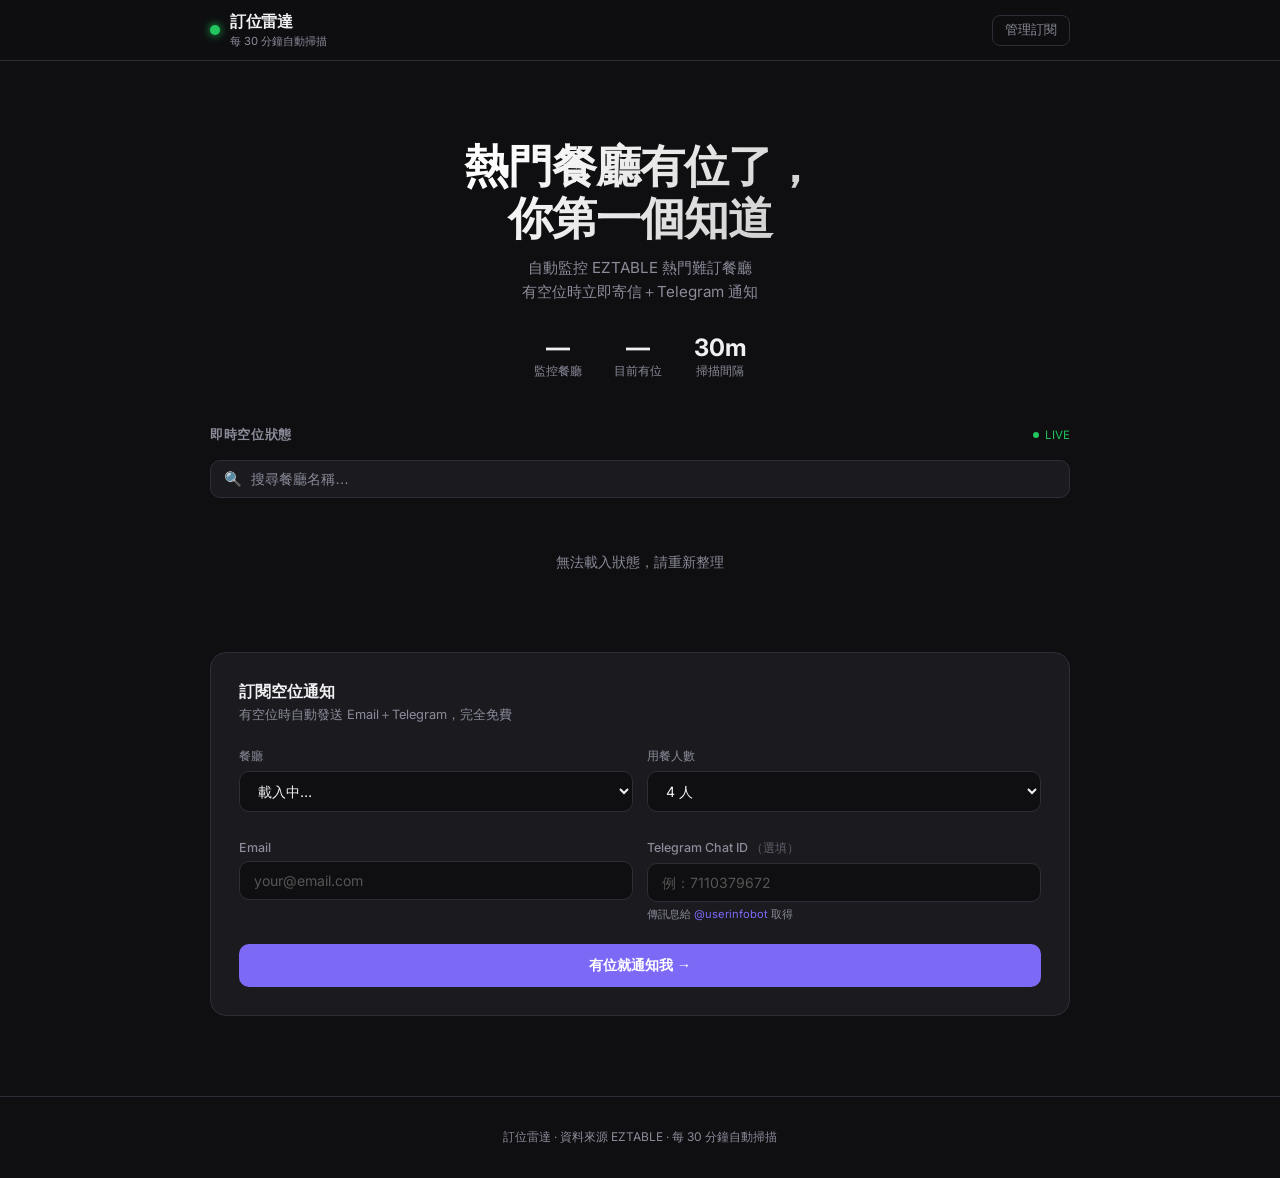
==== templates/index.html @ 4ab533a2 "Remove emoji icons from restaurant cards" ====
<!DOCTYPE html>
<html lang="zh-TW">
<head>
  <meta charset="UTF-8">
  <meta name="viewport" content="width=device-width, initial-scale=1.0">
  <title>訂位雷達 — 熱門餐廳空位即時偵測</title>
  <link rel="preconnect" href="https://fonts.googleapis.com">
  <link href="https://fonts.googleapis.com/css2?family=Inter:wght@400;500;600;700&display=swap" rel="stylesheet">
  <style>
    *, *::before, *::after { box-sizing: border-box; margin: 0; padding: 0; }

    :root {
      --bg: #0f0f11;
      --surface: #1a1a1f;
      --surface2: #232329;
      --border: #2e2e38;
      --text: #f0f0f3;
      --muted: #8b8b9a;
      --green: #22c55e;
      --green-dim: #16532d;
      --red-dim: #3b1111;
      --amber: #f59e0b;
      --accent: #7c6af7;
      --accent-dim: #2d2857;
    }

    body {
      font-family: 'Inter', sans-serif;
      background: var(--bg);
      color: var(--text);
      min-height: 100vh;
    }

    /* ── Header ── */
    header {
      border-bottom: 1px solid var(--border);
      background: rgba(15,15,17,0.85);
      backdrop-filter: blur(12px);
      position: sticky; top: 0; z-index: 50;
    }
    .header-inner {
      max-width: 900px; margin: auto; padding: 0 20px;
      height: 60px; display: flex; align-items: center; justify-content: space-between;
    }
    .logo { display: flex; align-items: center; gap: 10px; }
    .logo-dot {
      width: 10px; height: 10px; border-radius: 50%;
      background: var(--green);
      box-shadow: 0 0 8px var(--green);
      animation: pulse 2s infinite;
    }
    @keyframes pulse {
      0%, 100% { opacity: 1; transform: scale(1); }
      50% { opacity: 0.6; transform: scale(0.85); }
    }
    .logo-text { font-size: 1rem; font-weight: 700; letter-spacing: -0.3px; }
    .logo-sub { font-size: 0.7rem; color: var(--muted); margin-top: 1px; }
    .nav-link {
      font-size: 0.8rem; color: var(--muted); text-decoration: none;
      padding: 6px 12px; border-radius: 8px; border: 1px solid var(--border);
      transition: all 0.2s;
    }
    .nav-link:hover { color: var(--text); border-color: #555; }

    /* ── Main ── */
    main { max-width: 900px; margin: auto; padding: 40px 20px 80px; }

    /* ── Hero ── */
    .hero { text-align: center; padding: 40px 0 48px; }
    .hero h1 {
      font-size: clamp(1.8rem, 5vw, 2.8rem);
      font-weight: 700; letter-spacing: -1px; line-height: 1.15;
      background: linear-gradient(135deg, #fff 30%, #aaa 100%);
      -webkit-background-clip: text; -webkit-text-fill-color: transparent;
    }
    .hero p { color: var(--muted); margin-top: 12px; font-size: 0.95rem; line-height: 1.6; }
    .hero-stats {
      display: flex; justify-content: center; gap: 32px; margin-top: 28px;
    }
    .stat { text-align: center; }
    .stat-num { font-size: 1.5rem; font-weight: 700; color: var(--text); }
    .stat-label { font-size: 0.72rem; color: var(--muted); margin-top: 2px; }

    /* ── Section title ── */
    .section-header {
      display: flex; align-items: center; justify-content: space-between;
      margin-bottom: 16px;
    }
    .section-title { font-size: 0.8rem; font-weight: 600; color: var(--muted); letter-spacing: 0.05em; text-transform: uppercase; }
    .live-badge {
      display: flex; align-items: center; gap: 6px;
      font-size: 0.72rem; color: var(--green);
    }
    .live-dot {
      width: 6px; height: 6px; border-radius: 50%; background: var(--green);
      animation: pulse 1.8s infinite;
    }

    /* ── Search ── */
    .search-wrap { position: relative; margin-bottom: 16px; }
    .search-icon {
      position: absolute; left: 14px; top: 50%; transform: translateY(-50%);
      color: var(--muted); pointer-events: none; font-size: 0.9rem;
    }
    #search-input {
      width: 100%; padding: 10px 14px 10px 40px;
      background: var(--surface); border: 1px solid var(--border);
      border-radius: 10px; color: var(--text); font-size: 0.88rem;
      outline: none; transition: border-color 0.2s;
    }
    #search-input::placeholder { color: var(--muted); }
    #search-input:focus { border-color: var(--accent); }

    /* ── Restaurant cards ── */
    .cards-grid { display: flex; flex-direction: column; gap: 8px; }
    .card {
      background: var(--surface);
      border: 1px solid var(--border);
      border-radius: 12px;
      padding: 14px 18px;
      display: flex; align-items: center; gap: 14px;
      transition: border-color 0.2s, transform 0.15s;
      animation: fadeIn 0.35s ease both;
    }
    @keyframes fadeIn {
      from { opacity: 0; transform: translateY(8px); }
      to   { opacity: 1; transform: translateY(0); }
    }
    .card:hover { border-color: #444; transform: translateY(-1px); }
    .card.has-slot { border-color: var(--green-dim); background: #0d1f14; }
    .card.has-slot:hover { border-color: var(--green); }

    .card-body { flex: 1; min-width: 0; }
    .card-name { font-size: 0.9rem; font-weight: 600; white-space: nowrap; overflow: hidden; text-overflow: ellipsis; }
    .card-detail { font-size: 0.75rem; color: var(--muted); margin-top: 3px; }
    .card.has-slot .card-detail { color: #4ade80; }

    .card-right { display: flex; flex-direction: column; align-items: flex-end; gap: 6px; flex-shrink: 0; }
    .badge {
      font-size: 0.7rem; font-weight: 600; padding: 3px 9px;
      border-radius: 20px; white-space: nowrap;
    }
    .badge-green { background: var(--green-dim); color: var(--green); }
    .badge-gray  { background: var(--surface2); color: var(--muted); }
    .card-link {
      font-size: 0.72rem; color: var(--accent); text-decoration: none;
      opacity: 0.8; transition: opacity 0.15s;
    }
    .card-link:hover { opacity: 1; text-decoration: underline; }
    .card-checked { font-size: 0.68rem; color: var(--muted); }

    .empty-state {
      text-align: center; padding: 40px; color: var(--muted); font-size: 0.85rem;
    }

    /* ── Subscribe form ── */
    .form-card {
      background: var(--surface);
      border: 1px solid var(--border);
      border-radius: 16px;
      padding: 28px;
      margin-top: 40px;
    }
    .form-title { font-size: 1rem; font-weight: 700; margin-bottom: 4px; }
    .form-sub { font-size: 0.8rem; color: var(--muted); margin-bottom: 24px; }

    .form-row { display: grid; grid-template-columns: 1fr 1fr; gap: 14px; }
    @media (max-width: 560px) { .form-row { grid-template-columns: 1fr; } }

    .form-group { margin-bottom: 14px; }
    .form-group.full { grid-column: 1 / -1; }
    label { display: block; font-size: 0.78rem; font-weight: 500; color: var(--muted); margin-bottom: 6px; }
    .form-control {
      width: 100%; padding: 10px 14px;
      background: var(--bg); border: 1px solid var(--border);
      border-radius: 10px; color: var(--text); font-size: 0.88rem;
      outline: none; transition: border-color 0.2s; font-family: inherit;
    }
    .form-control::placeholder { color: #555; }
    .form-control:focus { border-color: var(--accent); }

    .form-hint { font-size: 0.7rem; color: var(--muted); margin-top: 5px; }
    .form-hint a { color: var(--accent); text-decoration: none; }
    .form-hint a:hover { text-decoration: underline; }

    .submit-btn {
      width: 100%; padding: 12px;
      background: var(--accent); color: #fff;
      border: none; border-radius: 10px;
      font-size: 0.9rem; font-weight: 600; cursor: pointer;
      transition: opacity 0.2s, transform 0.1s;
      margin-top: 8px;
    }
    .submit-btn:hover { opacity: 0.9; }
    .submit-btn:active { transform: scale(0.99); }
    .submit-btn:disabled { opacity: 0.5; cursor: not-allowed; }

    .form-msg {
      margin-top: 12px; font-size: 0.82rem; text-align: center;
      padding: 10px; border-radius: 8px; display: none;
    }
    .form-msg.success { background: var(--green-dim); color: var(--green); }
    .form-msg.error   { background: var(--red-dim); color: #f87171; }

    /* ── Footer ── */
    footer {
      text-align: center; padding: 32px 20px;
      color: var(--muted); font-size: 0.75rem;
      border-top: 1px solid var(--border);
    }

    /* ── Skeleton ── */
    .skeleton {
      background: linear-gradient(90deg, var(--surface) 25%, var(--surface2) 50%, var(--surface) 75%);
      background-size: 200% 100%;
      animation: shimmer 1.4s infinite;
      border-radius: 8px; height: 60px;
    }
    @keyframes shimmer {
      0%   { background-position: 200% 0; }
      100% { background-position: -200% 0; }
    }
  </style>
</head>
<body>

<header>
  <div class="header-inner">
    <div class="logo">
      <div class="logo-dot"></div>
      <div>
        <div class="logo-text">訂位雷達</div>
        <div class="logo-sub">每 30 分鐘自動掃描</div>
      </div>
    </div>
    <a href="/manage" class="nav-link">管理訂閱</a>
  </div>
</header>

<main>

  <!-- Hero -->
  <div class="hero">
    <h1>熱門餐廳有位了，<br>你第一個知道</h1>
    <p>自動監控 EZTABLE 熱門難訂餐廳<br>有空位時立即寄信＋Telegram 通知</p>
    <div class="hero-stats">
      <div class="stat">
        <div class="stat-num" id="stat-total">—</div>
        <div class="stat-label">監控餐廳</div>
      </div>
      <div class="stat">
        <div class="stat-num" id="stat-avail">—</div>
        <div class="stat-label">目前有位</div>
      </div>
      <div class="stat">
        <div class="stat-num">30m</div>
        <div class="stat-label">掃描間隔</div>
      </div>
    </div>
  </div>

  <!-- Status -->
  <div class="section-header">
    <span class="section-title">即時空位狀態</span>
    <span class="live-badge"><span class="live-dot"></span> LIVE</span>
  </div>

  <div class="search-wrap">
    <span class="search-icon">🔍</span>
    <input id="search-input" type="text" placeholder="搜尋餐廳名稱…" oninput="filterCards()">
  </div>

  <div id="cards" class="cards-grid">
    <div class="skeleton"></div>
    <div class="skeleton" style="animation-delay:0.1s"></div>
    <div class="skeleton" style="animation-delay:0.2s"></div>
  </div>

  <p id="last-updated" style="font-size:0.7rem;color:var(--muted);text-align:right;margin-top:10px;"></p>

  <!-- Subscribe -->
  <div class="form-card">
    <div class="form-title">訂閱空位通知</div>
    <div class="form-sub">有空位時自動發送 Email＋Telegram，完全免費</div>

    <div class="form-row">
      <div class="form-group">
        <label>餐廳</label>
        <select id="restaurant-select" class="form-control">
          <option value="">載入中…</option>
        </select>
      </div>
      <div class="form-group">
        <label>用餐人數</label>
        <select id="people-select" class="form-control">
          <option value="2">2 人</option>
          <option value="3">3 人</option>
          <option value="4" selected>4 人</option>
          <option value="5">5 人</option>
          <option value="6">6 人</option>
          <option value="8">8 人</option>
        </select>
      </div>
      <div class="form-group">
        <label>Email</label>
        <input id="email-input" type="email" class="form-control" placeholder="your@email.com">
      </div>
      <div class="form-group">
        <label>Telegram Chat ID <span style="font-weight:400;opacity:0.6">（選填）</span></label>
        <input id="telegram-input" type="text" class="form-control" placeholder="例：7110379672">
        <div class="form-hint">傳訊息給 <a href="https://t.me/userinfobot" target="_blank">@userinfobot</a> 取得</div>
      </div>
    </div>

    <button class="submit-btn" id="submit-btn" onclick="subscribe()">
      有位就通知我 →
    </button>
    <div class="form-msg" id="form-msg"></div>
  </div>

</main>

<footer>
  訂位雷達 · 資料來源 EZTABLE · 每 30 分鐘自動掃描
</footer>

<script>
  let allCards = []

  function formatTime(iso) {
    if (!iso) return ''
    const d = new Date(iso)
    const pad = n => String(n).padStart(2, '0')
    return `${d.getMonth()+1}/${d.getDate()} ${pad(d.getHours())}:${pad(d.getMinutes())}`
  }

  function buildCard(r, index) {
    const has = r.has_availability
    const detail = has
      ? `最近可訂：${r.next_date}（共 ${r.total_dates} 天）`
      : '目前無空位'
    const checked = r.last_checked ? `更新 ${formatTime(r.last_checked)}` : '尚未掃描'

    return `
      <div class="card ${has ? 'has-slot' : ''}" data-name="${r.name}" style="animation-delay:${index * 0.04}s">
        <div class="card-body">
          <div class="card-name">${r.name}</div>
          <div class="card-detail">${detail}</div>
        </div>
        <div class="card-right">
          <span class="badge ${has ? 'badge-green' : 'badge-gray'}">${has ? '✦ 有空位' : '無空位'}</span>
          <a class="card-link" href="${r.url}" target="_blank">前往訂位 ↗</a>
          <span class="card-checked">${checked}</span>
        </div>
      </div>`
  }

  function filterCards() {
    const q = document.getElementById('search-input').value.trim().toLowerCase()
    const container = document.getElementById('cards')
    const cards = container.querySelectorAll('.card')
    let shown = 0
    cards.forEach(c => {
      const match = c.dataset.name.toLowerCase().includes(q)
      c.style.display = match ? '' : 'none'
      if (match) shown++
    })
    const empty = document.getElementById('empty-search')
    if (empty) empty.remove()
    if (shown === 0 && q) {
      container.insertAdjacentHTML('beforeend',
        `<div id="empty-search" class="empty-state">找不到「${q}」相關餐廳</div>`)
    }
  }

  async function loadStatus() {
    try {
      const res = await fetch('/api/status')
      const data = await res.json()
      allCards = data

      const avail = data.filter(r => r.has_availability).length
      document.getElementById('stat-total').textContent = data.length
      document.getElementById('stat-avail').textContent = avail

      // 有位的排前面
      const sorted = [...data].sort((a, b) => b.has_availability - a.has_availability)
      document.getElementById('cards').innerHTML = sorted.length
        ? sorted.map((r, i) => buildCard(r, i)).join('')
        : '<div class="empty-state">尚無監控資料，請稍後再試</div>'

      const times = data.filter(r => r.last_checked).map(r => r.last_checked).sort().reverse()
      if (times.length)
        document.getElementById('last-updated').textContent = `資料更新於 ${formatTime(times[0])}`
    } catch {
      document.getElementById('cards').innerHTML =
        '<div class="empty-state">無法載入狀態，請重新整理</div>'
    }
  }

  async function loadRestaurants() {
    const res = await fetch('/api/restaurants')
    const list = await res.json()
    const select = document.getElementById('restaurant-select')
    select.innerHTML = list.map(r =>
      `<option value="${r.id}" data-name="${r.name}" data-url="${r.url}" data-people="${r.people}">${r.name}</option>`
    ).join('')
  }

  async function subscribe() {
    const select = document.getElementById('restaurant-select')
    const opt = select.selectedOptions[0]
    const email = document.getElementById('email-input').value.trim()
    const people = parseInt(document.getElementById('people-select').value)
    const telegram = document.getElementById('telegram-input').value.trim()

    if (!email.includes('@')) return showMsg('請輸入正確的 Email', 'error')
    if (!opt?.value) return showMsg('請選擇餐廳', 'error')

    const btn = document.getElementById('submit-btn')
    btn.disabled = true; btn.textContent = '送出中…'

    try {
      const res = await fetch('/api/subscribe', {
        method: 'POST',
        headers: { 'Content-Type': 'application/json' },
        body: JSON.stringify({
          email, people,
          restaurant_name: opt.dataset.name,
          restaurant_id: parseInt(opt.value),
          restaurant_url: opt.dataset.url,
          telegram_chat_id: telegram || null,
        })
      })
      const data = await res.json()
      if (res.ok) {
        showMsg('✅ 訂閱成功！確認信已寄出', 'success')
        document.getElementById('email-input').value = ''
        document.getElementById('telegram-input').value = ''
      } else {
        showMsg(data.detail || '訂閱失敗，請重試', 'error')
      }
    } catch { showMsg('網路錯誤，請重試', 'error') }

    btn.disabled = false; btn.textContent = '有位就通知我 →'
  }

  function showMsg(text, type) {
    const el = document.getElementById('form-msg')
    el.textContent = text
    el.className = `form-msg ${type}`
    el.style.display = 'block'
  }

  loadStatus()
  loadRestaurants()
  setInterval(loadStatus, 5 * 60 * 1000)
</script>
</body>
</html>
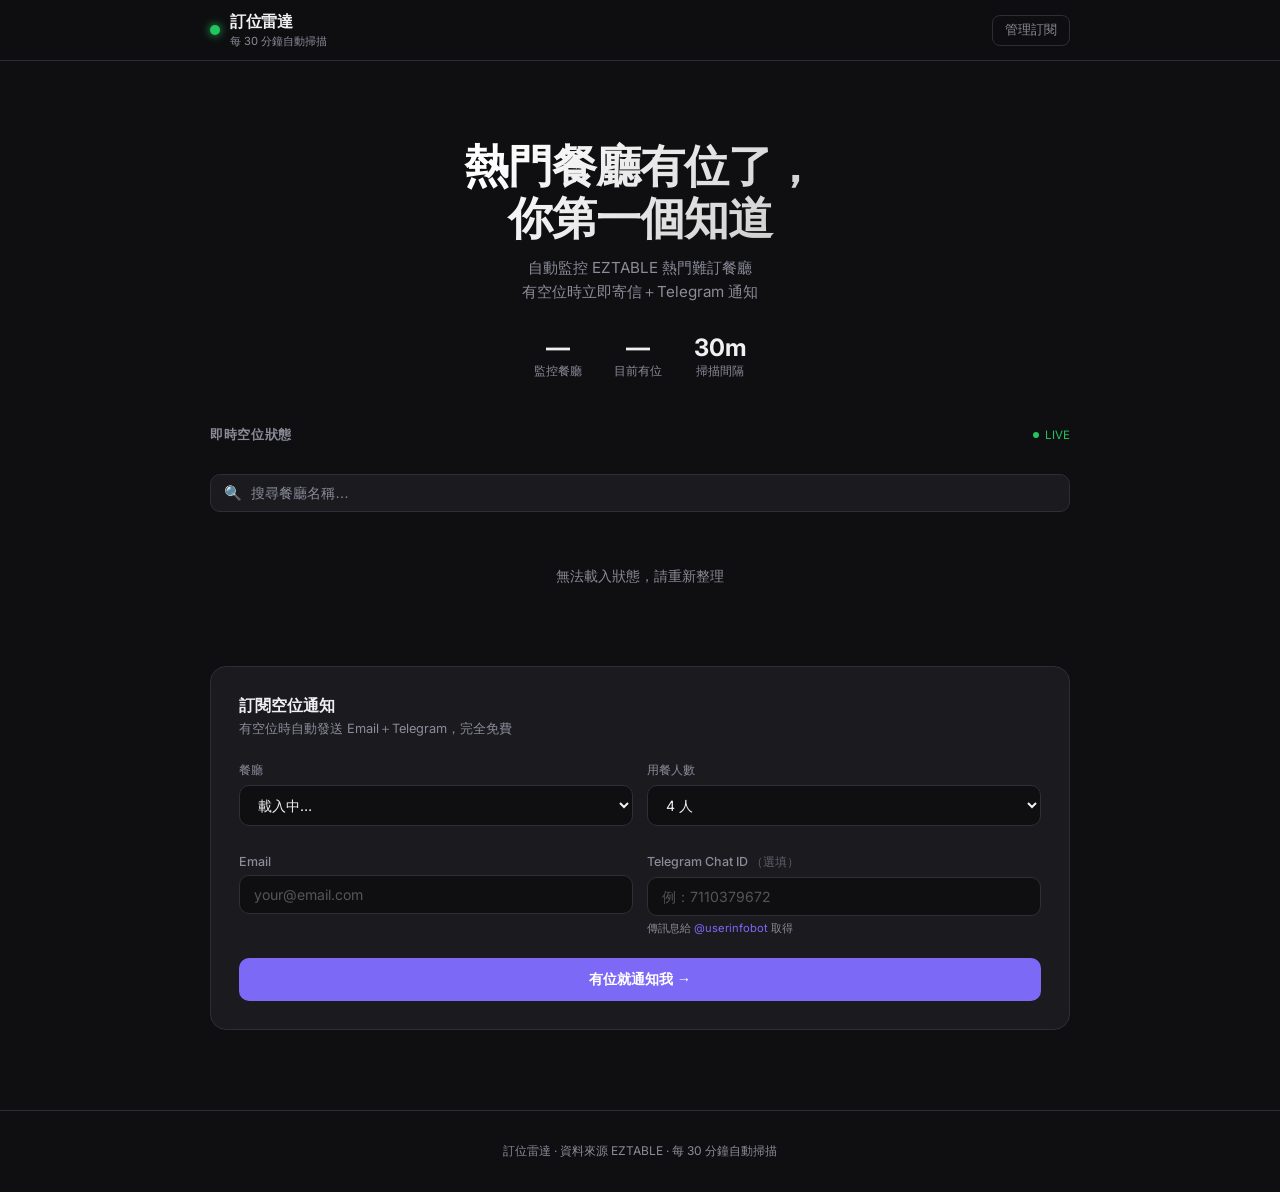
==== commit 62295183: "Add: 地區篩選 tab（台北/新北/桃園/台中），餐廳卡片顯示地區標籤" ====
--- a/templates/index.html
+++ b/templates/index.html
@@ -209,6 +209,20 @@
       border-top: 1px solid var(--border);
     }
 
+    /* ── Region tabs ── */
+    .tabs {
+      display: flex; gap: 6px; flex-wrap: wrap; margin-bottom: 14px;
+    }
+    .tab {
+      padding: 5px 14px; border-radius: 20px; font-size: 0.78rem; font-weight: 500;
+      border: 1px solid var(--border); background: transparent; color: var(--muted);
+      cursor: pointer; transition: all 0.18s; font-family: inherit;
+    }
+    .tab:hover { color: var(--text); border-color: #555; }
+    .tab.active {
+      background: var(--accent); border-color: var(--accent); color: #fff;
+    }
+
     /* ── Skeleton ── */
     .skeleton {
       background: linear-gradient(90deg, var(--surface) 25%, var(--surface2) 50%, var(--surface) 75%);
@@ -264,6 +278,8 @@
     <span class="section-title">即時空位狀態</span>
     <span class="live-badge"><span class="live-dot"></span> LIVE</span>
   </div>
+
+  <div class="tabs" id="region-tabs"></div>
 
   <div class="search-wrap">
     <span class="search-icon">🔍</span>
@@ -326,6 +342,8 @@
 
 <script>
   let allCards = []
+  let regionMap = {}   // name -> region
+  let activeRegion = '全部'
 
   function formatTime(iso) {
     if (!iso) return ''
@@ -336,15 +354,16 @@
 
   function buildCard(r, index) {
     const has = r.has_availability
+    const region = regionMap[r.name] || ''
     const detail = has
       ? `最近可訂：${r.next_date}（共 ${r.total_dates} 天）`
       : '目前無空位'
     const checked = r.last_checked ? `更新 ${formatTime(r.last_checked)}` : '尚未掃描'
 
     return `
-      <div class="card ${has ? 'has-slot' : ''}" data-name="${r.name}" style="animation-delay:${index * 0.04}s">
+      <div class="card ${has ? 'has-slot' : ''}" data-name="${r.name}" data-region="${region}" style="animation-delay:${index * 0.04}s">
         <div class="card-body">
-          <div class="card-name">${r.name}</div>
+          <div class="card-name">${r.name}${region ? ` <span style="font-size:0.68rem;font-weight:400;color:var(--muted);margin-left:4px">${region}</span>` : ''}</div>
           <div class="card-detail">${detail}</div>
         </div>
         <div class="card-right">
@@ -361,16 +380,26 @@
     const cards = container.querySelectorAll('.card')
     let shown = 0
     cards.forEach(c => {
-      const match = c.dataset.name.toLowerCase().includes(q)
-      c.style.display = match ? '' : 'none'
-      if (match) shown++
+      const nameMatch = c.dataset.name.toLowerCase().includes(q)
+      const regionMatch = activeRegion === '全部' || c.dataset.region === activeRegion
+      const visible = nameMatch && regionMatch
+      c.style.display = visible ? '' : 'none'
+      if (visible) shown++
     })
     const empty = document.getElementById('empty-search')
     if (empty) empty.remove()
-    if (shown === 0 && q) {
+    if (shown === 0) {
       container.insertAdjacentHTML('beforeend',
-        `<div id="empty-search" class="empty-state">找不到「${q}」相關餐廳</div>`)
-    }
+        `<div id="empty-search" class="empty-state">找不到相關餐廳</div>`)
+    }
+  }
+
+  function setRegion(region) {
+    activeRegion = region
+    document.querySelectorAll('.tab').forEach(t => {
+      t.classList.toggle('active', t.dataset.region === region)
+    })
+    filterCards()
   }
 
   async function loadStatus() {
@@ -401,6 +430,25 @@
   async function loadRestaurants() {
     const res = await fetch('/api/restaurants')
     const list = await res.json()
+
+    // build region map
+    regionMap = {}
+    const regions = new Set()
+    list.forEach(r => {
+      regionMap[r.name] = r.region || ''
+      if (r.region) regions.add(r.region)
+    })
+
+    // build tabs
+    const regionOrder = ['台北', '新北', '桃園', '新竹', '台中']
+    const sorted = regionOrder.filter(r => regions.has(r))
+      .concat([...regions].filter(r => !regionOrder.includes(r)))
+    const tabsEl = document.getElementById('region-tabs')
+    tabsEl.innerHTML = ['全部', ...sorted].map(r =>
+      `<button class="tab ${r === '全部' ? 'active' : ''}" data-region="${r}" onclick="setRegion('${r}')">${r}</button>`
+    ).join('')
+
+    // dropdown
     const select = document.getElementById('restaurant-select')
     select.innerHTML = list.map(r =>
       `<option value="${r.id}" data-name="${r.name}" data-url="${r.url}" data-people="${r.people}">${r.name}</option>`
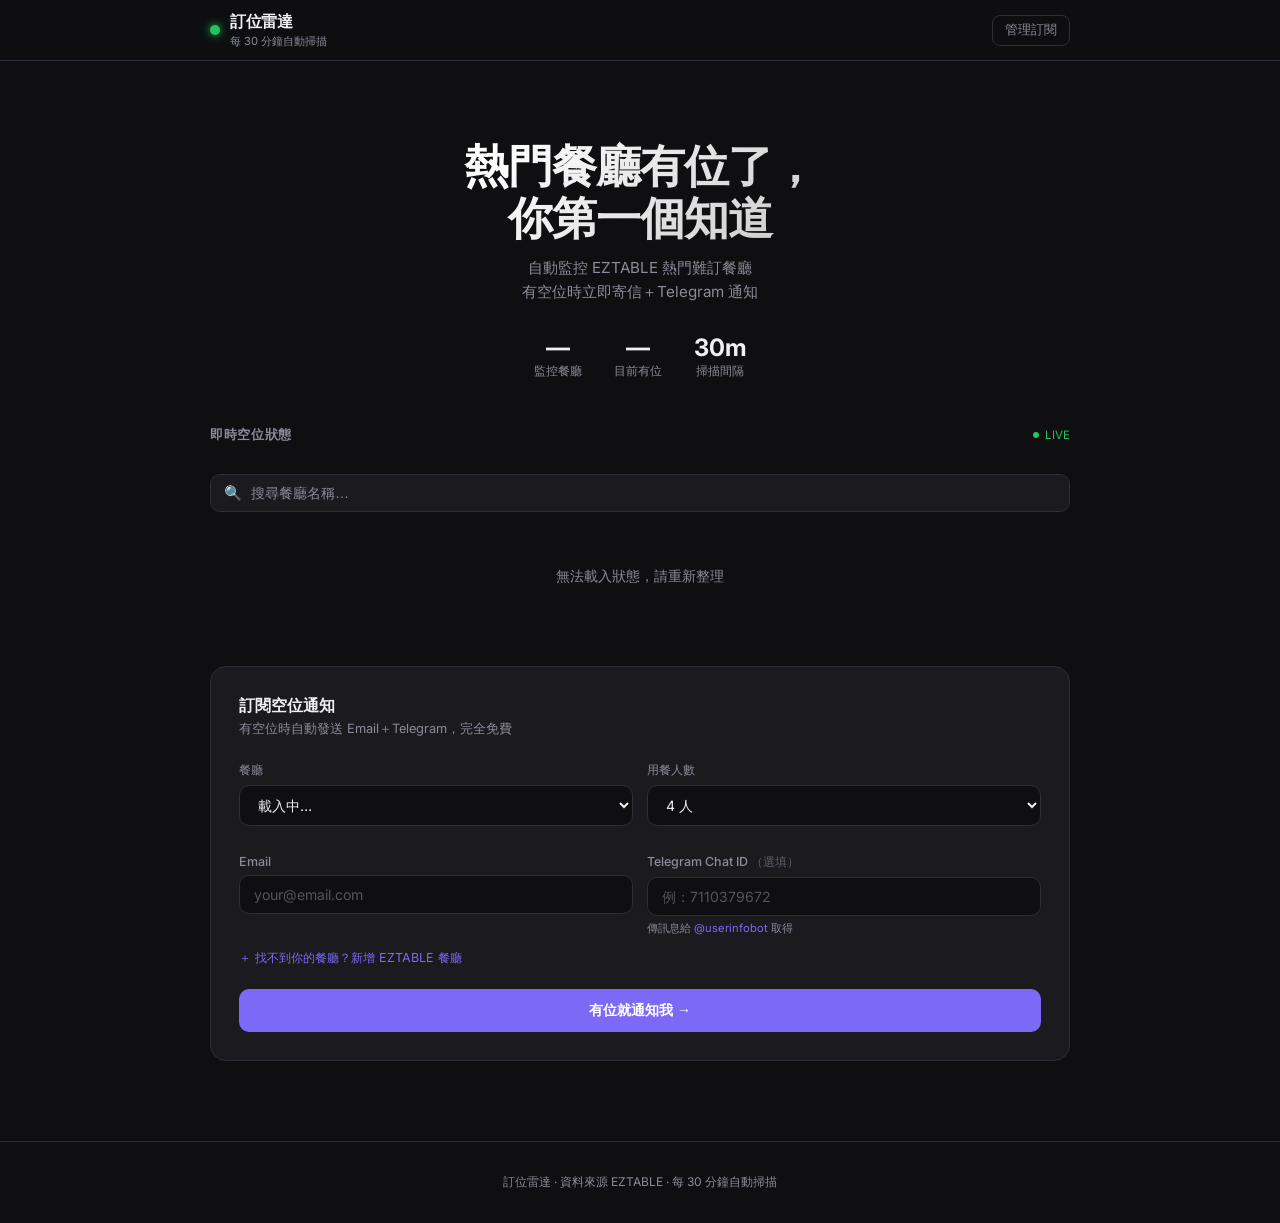
==== commit 2eec86a7: "Add: 自訂餐廳搜尋（貼 EZTABLE 網址 + 邀請碼）" ====
--- a/templates/index.html
+++ b/templates/index.html
@@ -153,6 +153,26 @@
       text-align: center; padding: 40px; color: var(--muted); font-size: 0.85rem;
     }
 
+    /* ── Custom restaurant lookup ── */
+    .lookup-toggle {
+      font-size: 0.78rem; color: var(--accent); background: none; border: none;
+      cursor: pointer; padding: 0; font-family: inherit; margin-bottom: 14px;
+      display: block;
+    }
+    .lookup-toggle:hover { text-decoration: underline; }
+    .lookup-box {
+      background: var(--bg); border: 1px solid var(--border);
+      border-radius: 10px; padding: 14px; margin-bottom: 14px; display: none;
+    }
+    .lookup-box.open { display: block; }
+    .lookup-row { display: flex; gap: 8px; }
+    .lookup-result {
+      margin-top: 10px; font-size: 0.8rem; padding: 8px 12px;
+      border-radius: 8px; display: none;
+    }
+    .lookup-result.found { background: #0d1f14; color: #4ade80; border: 1px solid var(--green-dim); }
+    .lookup-result.error { background: var(--red-dim); color: #f87171; }
+
     /* ── Subscribe form ── */
     .form-card {
       background: var(--surface);
@@ -325,6 +345,27 @@
         <label>Telegram Chat ID <span style="font-weight:400;opacity:0.6">（選填）</span></label>
         <input id="telegram-input" type="text" class="form-control" placeholder="例：7110379672">
         <div class="form-hint">傳訊息給 <a href="https://t.me/userinfobot" target="_blank">@userinfobot</a> 取得</div>
+      </div>
+    </div>
+
+    <!-- 自訂餐廳 -->
+    <button class="lookup-toggle" onclick="toggleLookup()">＋ 找不到你的餐廳？新增 EZTABLE 餐廳</button>
+    <div class="lookup-box" id="lookup-box">
+      <label style="margin-bottom:8px;display:block">貼上 EZTABLE 餐廳網址</label>
+      <div class="lookup-row">
+        <input id="lookup-url" type="text" class="form-control"
+          placeholder="https://tw.eztable.com/restaurant/XXXXX"
+          onkeydown="if(event.key==='Enter') lookupRestaurant()">
+        <button class="submit-btn" style="width:auto;padding:10px 16px;margin:0;white-space:nowrap"
+          id="lookup-btn" onclick="lookupRestaurant()">查詢</button>
+      </div>
+      <div id="lookup-result" class="lookup-result"></div>
+
+      <!-- 邀請碼（查到餐廳後才顯示）-->
+      <div id="invite-section" style="display:none;margin-top:12px">
+        <label>邀請碼</label>
+        <input id="invite-input" type="text" class="form-control" placeholder="輸入邀請碼">
+        <div class="form-hint">需要邀請碼才能新增非名單內的餐廳</div>
       </div>
     </div>
 
@@ -455,15 +496,71 @@
     ).join('')
   }
 
+  // 自訂餐廳查詢
+  let customRestaurant = null
+
+  function toggleLookup() {
+    const box = document.getElementById('lookup-box')
+    box.classList.toggle('open')
+  }
+
+  async function lookupRestaurant() {
+    const url = document.getElementById('lookup-url').value.trim()
+    const resultEl = document.getElementById('lookup-result')
+    const btn = document.getElementById('lookup-btn')
+    if (!url) return
+
+    btn.disabled = true; btn.textContent = '查詢中…'
+    resultEl.style.display = 'none'
+    customRestaurant = null
+    document.getElementById('invite-section').style.display = 'none'
+
+    try {
+      const res = await fetch(`/api/lookup-restaurant?url=${encodeURIComponent(url)}`)
+      const data = await res.json()
+      if (res.ok) {
+        customRestaurant = data
+        resultEl.className = 'lookup-result found'
+        resultEl.textContent = `找到：${data.restaurant_name}`
+        resultEl.style.display = 'block'
+        document.getElementById('invite-section').style.display = 'block'
+        // 把找到的餐廳加到 select
+        const select = document.getElementById('restaurant-select')
+        const existing = [...select.options].find(o => o.value == data.restaurant_id)
+        if (!existing) {
+          const opt = new Option(data.restaurant_name, data.restaurant_id)
+          opt.dataset.name = data.restaurant_name
+          opt.dataset.url = data.restaurant_url
+          opt.dataset.people = '4'
+          opt.dataset.custom = '1'
+          select.add(opt)
+        }
+        select.value = data.restaurant_id
+      } else {
+        resultEl.className = 'lookup-result error'
+        resultEl.textContent = data.detail || '查詢失敗'
+        resultEl.style.display = 'block'
+      }
+    } catch {
+      resultEl.className = 'lookup-result error'
+      resultEl.textContent = '網路錯誤，請重試'
+      resultEl.style.display = 'block'
+    }
+    btn.disabled = false; btn.textContent = '查詢'
+  }
+
   async function subscribe() {
     const select = document.getElementById('restaurant-select')
     const opt = select.selectedOptions[0]
     const email = document.getElementById('email-input').value.trim()
     const people = parseInt(document.getElementById('people-select').value)
     const telegram = document.getElementById('telegram-input').value.trim()
+    const inviteCode = document.getElementById('invite-input')?.value.trim()
+    const isCustom = opt?.dataset.custom === '1'
 
     if (!email.includes('@')) return showMsg('請輸入正確的 Email', 'error')
     if (!opt?.value) return showMsg('請選擇餐廳', 'error')
+    if (isCustom && !inviteCode) return showMsg('請輸入邀請碼', 'error')
 
     const btn = document.getElementById('submit-btn')
     btn.disabled = true; btn.textContent = '送出中…'
@@ -478,6 +575,7 @@
           restaurant_id: parseInt(opt.value),
           restaurant_url: opt.dataset.url,
           telegram_chat_id: telegram || null,
+          invite_code: inviteCode || null,
         })
       })
       const data = await res.json()
@@ -485,6 +583,10 @@
         showMsg('✅ 訂閱成功！確認信已寄出', 'success')
         document.getElementById('email-input').value = ''
         document.getElementById('telegram-input').value = ''
+        if (inviteCode) document.getElementById('invite-input').value = ''
+        // 關掉自訂區塊
+        document.getElementById('lookup-box').classList.remove('open')
+        customRestaurant = null
       } else {
         showMsg(data.detail || '訂閱失敗，請重試', 'error')
       }
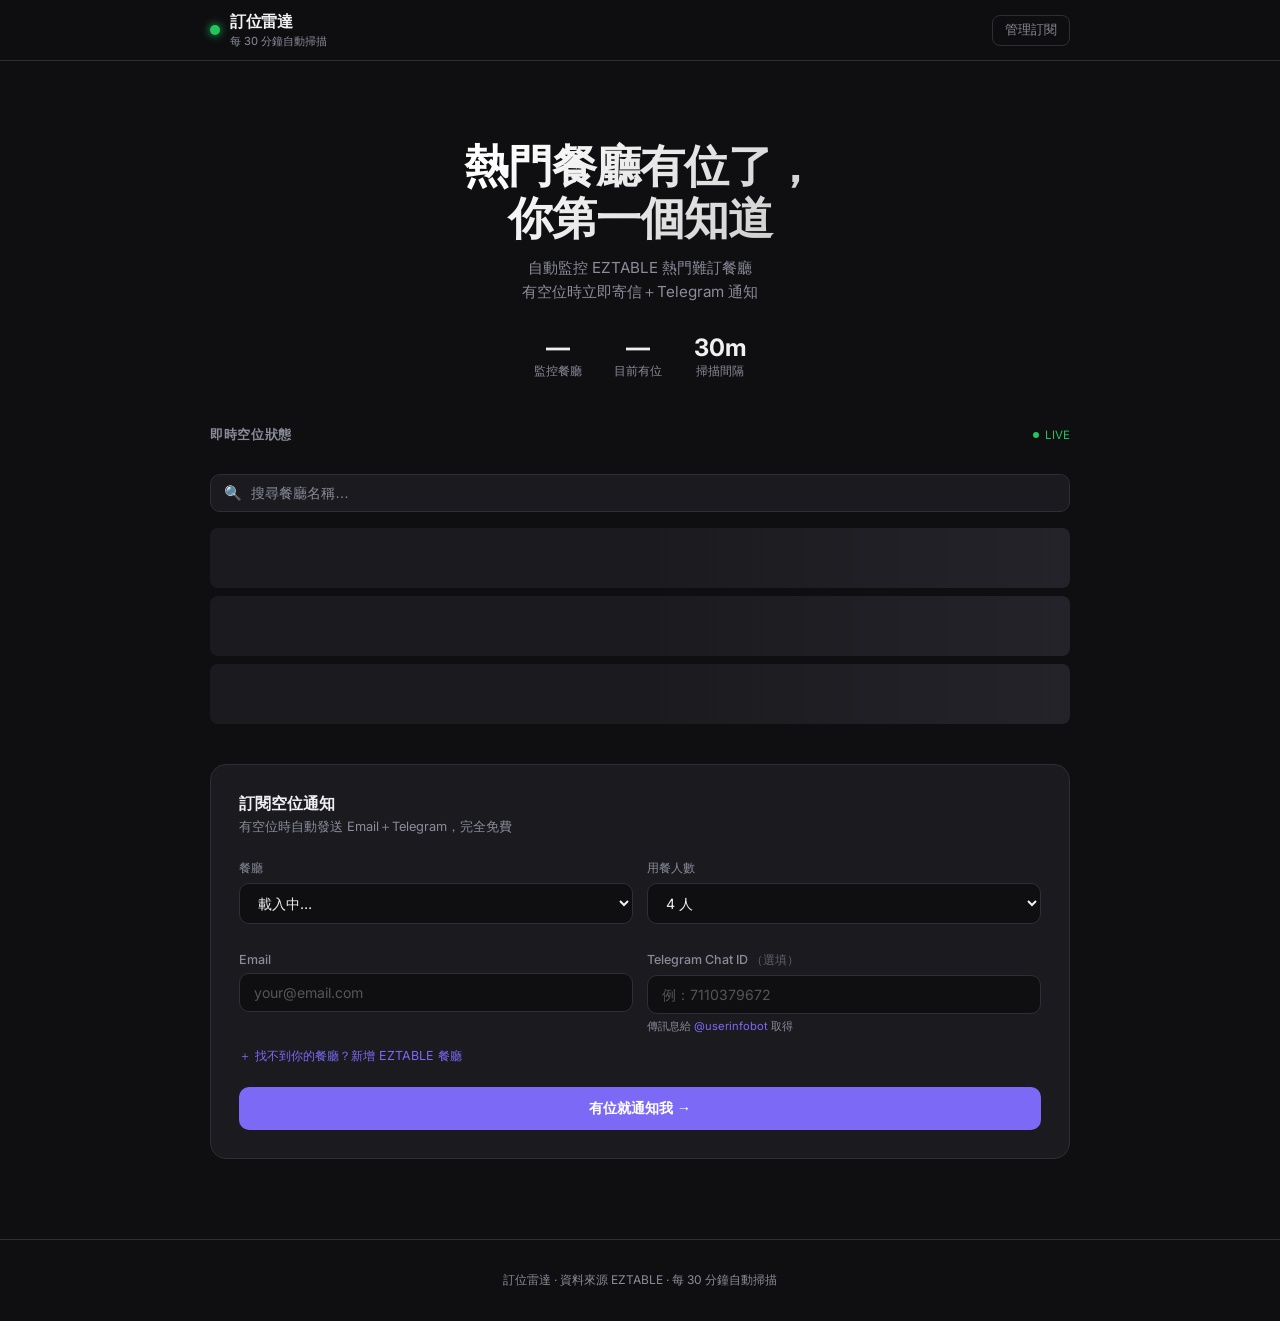
==== commit 8477c705: "Fix: 地區 tab 篩選無效（regionMap 未填就渲染卡片）" ====
--- a/templates/index.html
+++ b/templates/index.html
@@ -602,9 +602,11 @@
     el.style.display = 'block'
   }
 
-  loadStatus()
-  loadRestaurants()
-  setInterval(loadStatus, 5 * 60 * 1000)
+  // 先載入地區資料，再渲染卡片（確保 regionMap 已填好）
+  loadRestaurants().then(() => {
+    loadStatus()
+    setInterval(loadStatus, 5 * 60 * 1000)
+  })
 </script>
 </body>
 </html>
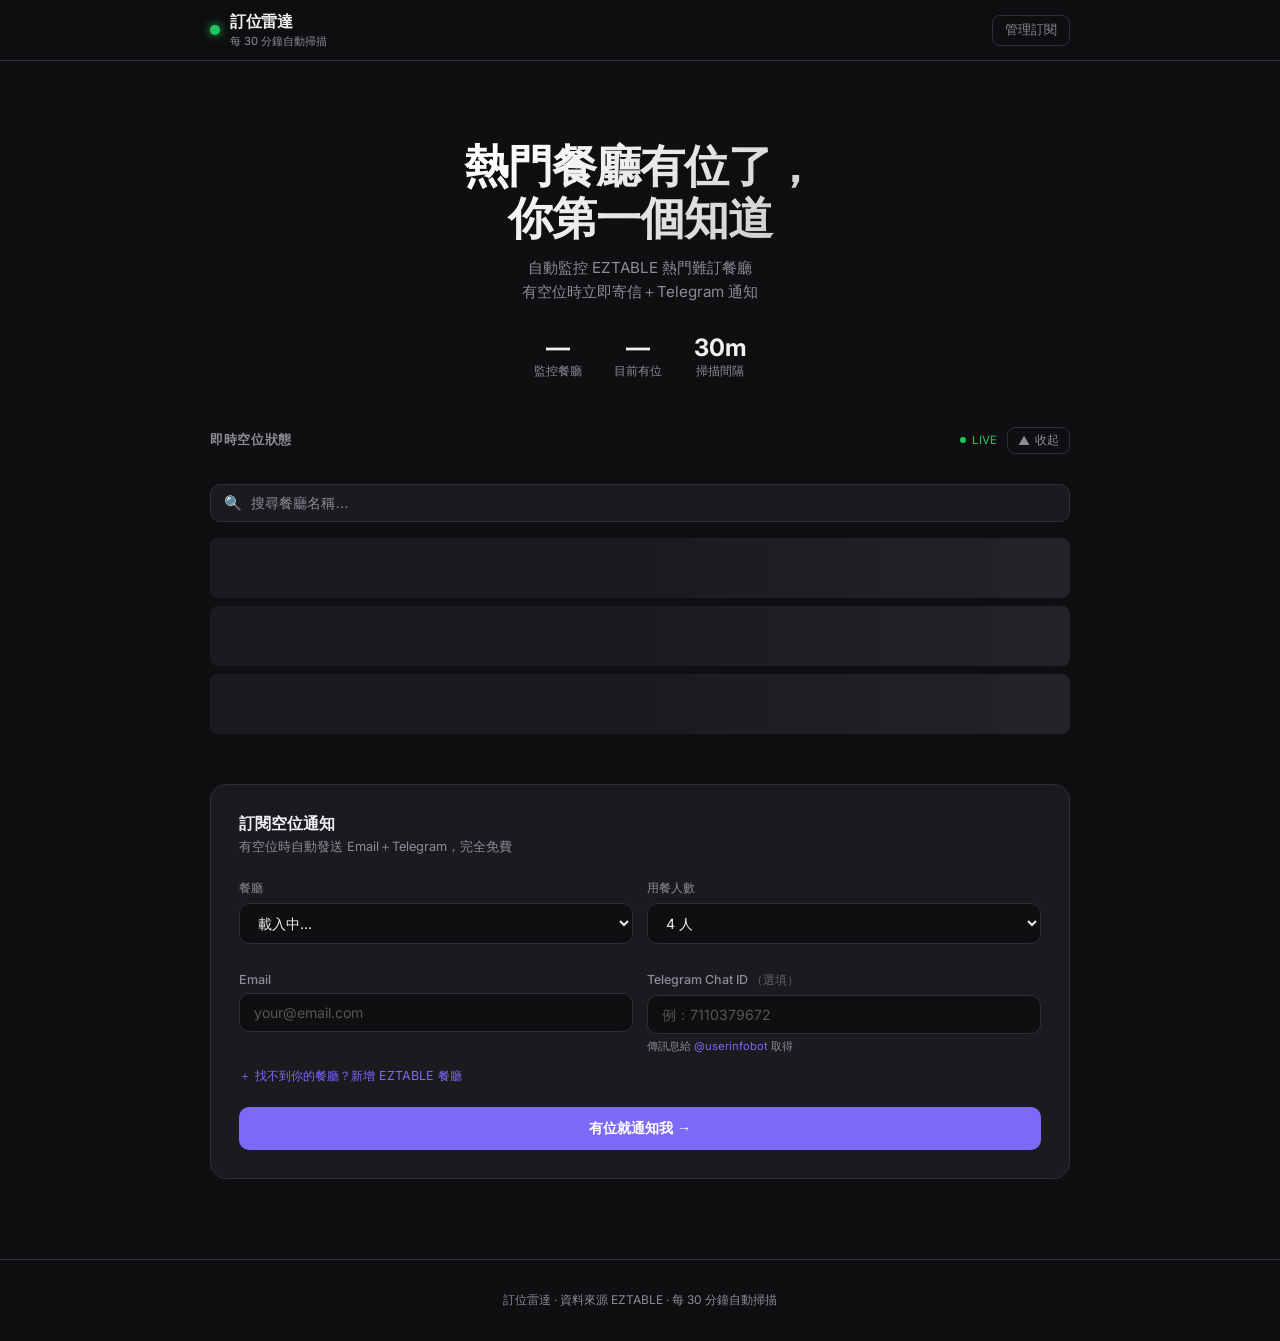
==== commit 46d516ec: "feat: add collapse/expand toggle for restaurant list" ====
--- a/templates/index.html
+++ b/templates/index.html
@@ -243,6 +243,22 @@
       background: var(--accent); border-color: var(--accent); color: #fff;
     }
 
+    /* ── Collapse ── */
+    .collapse-btn {
+      font-size: 0.75rem; color: var(--muted); background: none;
+      border: 1px solid var(--border); border-radius: 8px;
+      padding: 4px 10px; cursor: pointer; font-family: inherit;
+      transition: all 0.2s; display: flex; align-items: center; gap: 5px;
+    }
+    .collapse-btn:hover { color: var(--text); border-color: #555; }
+    .collapse-arrow { display: inline-block; transition: transform 0.25s; }
+    .list-wrap {
+      overflow: hidden;
+      transition: max-height 0.4s ease, opacity 0.3s ease;
+      max-height: 9999px; opacity: 1;
+    }
+    .list-wrap.collapsed { max-height: 0; opacity: 0; pointer-events: none; }
+
     /* ── Skeleton ── */
     .skeleton {
       background: linear-gradient(90deg, var(--surface) 25%, var(--surface2) 50%, var(--surface) 75%);
@@ -296,23 +312,31 @@
   <!-- Status -->
   <div class="section-header">
     <span class="section-title">即時空位狀態</span>
-    <span class="live-badge"><span class="live-dot"></span> LIVE</span>
+    <div style="display:flex;align-items:center;gap:10px">
+      <span class="live-badge"><span class="live-dot"></span> LIVE</span>
+      <button class="collapse-btn" id="collapse-btn" onclick="toggleList()">
+        <span class="collapse-arrow" id="collapse-arrow">▲</span>
+        <span id="collapse-label">收起</span>
+      </button>
+    </div>
   </div>
 
-  <div class="tabs" id="region-tabs"></div>
-
-  <div class="search-wrap">
-    <span class="search-icon">🔍</span>
-    <input id="search-input" type="text" placeholder="搜尋餐廳名稱…" oninput="filterCards()">
+  <div class="list-wrap" id="list-wrap">
+    <div class="tabs" id="region-tabs"></div>
+
+    <div class="search-wrap">
+      <span class="search-icon">🔍</span>
+      <input id="search-input" type="text" placeholder="搜尋餐廳名稱…" oninput="filterCards()">
+    </div>
+
+    <div id="cards" class="cards-grid">
+      <div class="skeleton"></div>
+      <div class="skeleton" style="animation-delay:0.1s"></div>
+      <div class="skeleton" style="animation-delay:0.2s"></div>
+    </div>
+
+    <p id="last-updated" style="font-size:0.7rem;color:var(--muted);text-align:right;margin-top:10px;"></p>
   </div>
-
-  <div id="cards" class="cards-grid">
-    <div class="skeleton"></div>
-    <div class="skeleton" style="animation-delay:0.1s"></div>
-    <div class="skeleton" style="animation-delay:0.2s"></div>
-  </div>
-
-  <p id="last-updated" style="font-size:0.7rem;color:var(--muted);text-align:right;margin-top:10px;"></p>
 
   <!-- Subscribe -->
   <div class="form-card">
@@ -602,6 +626,15 @@
     el.style.display = 'block'
   }
 
+  function toggleList() {
+    const wrap = document.getElementById('list-wrap')
+    const arrow = document.getElementById('collapse-arrow')
+    const label = document.getElementById('collapse-label')
+    const collapsed = wrap.classList.toggle('collapsed')
+    arrow.style.transform = collapsed ? 'rotate(180deg)' : ''
+    label.textContent = collapsed ? '展開' : '收起'
+  }
+
   // 先載入地區資料，再渲染卡片（確保 regionMap 已填好）
   loadRestaurants().then(() => {
     loadStatus()
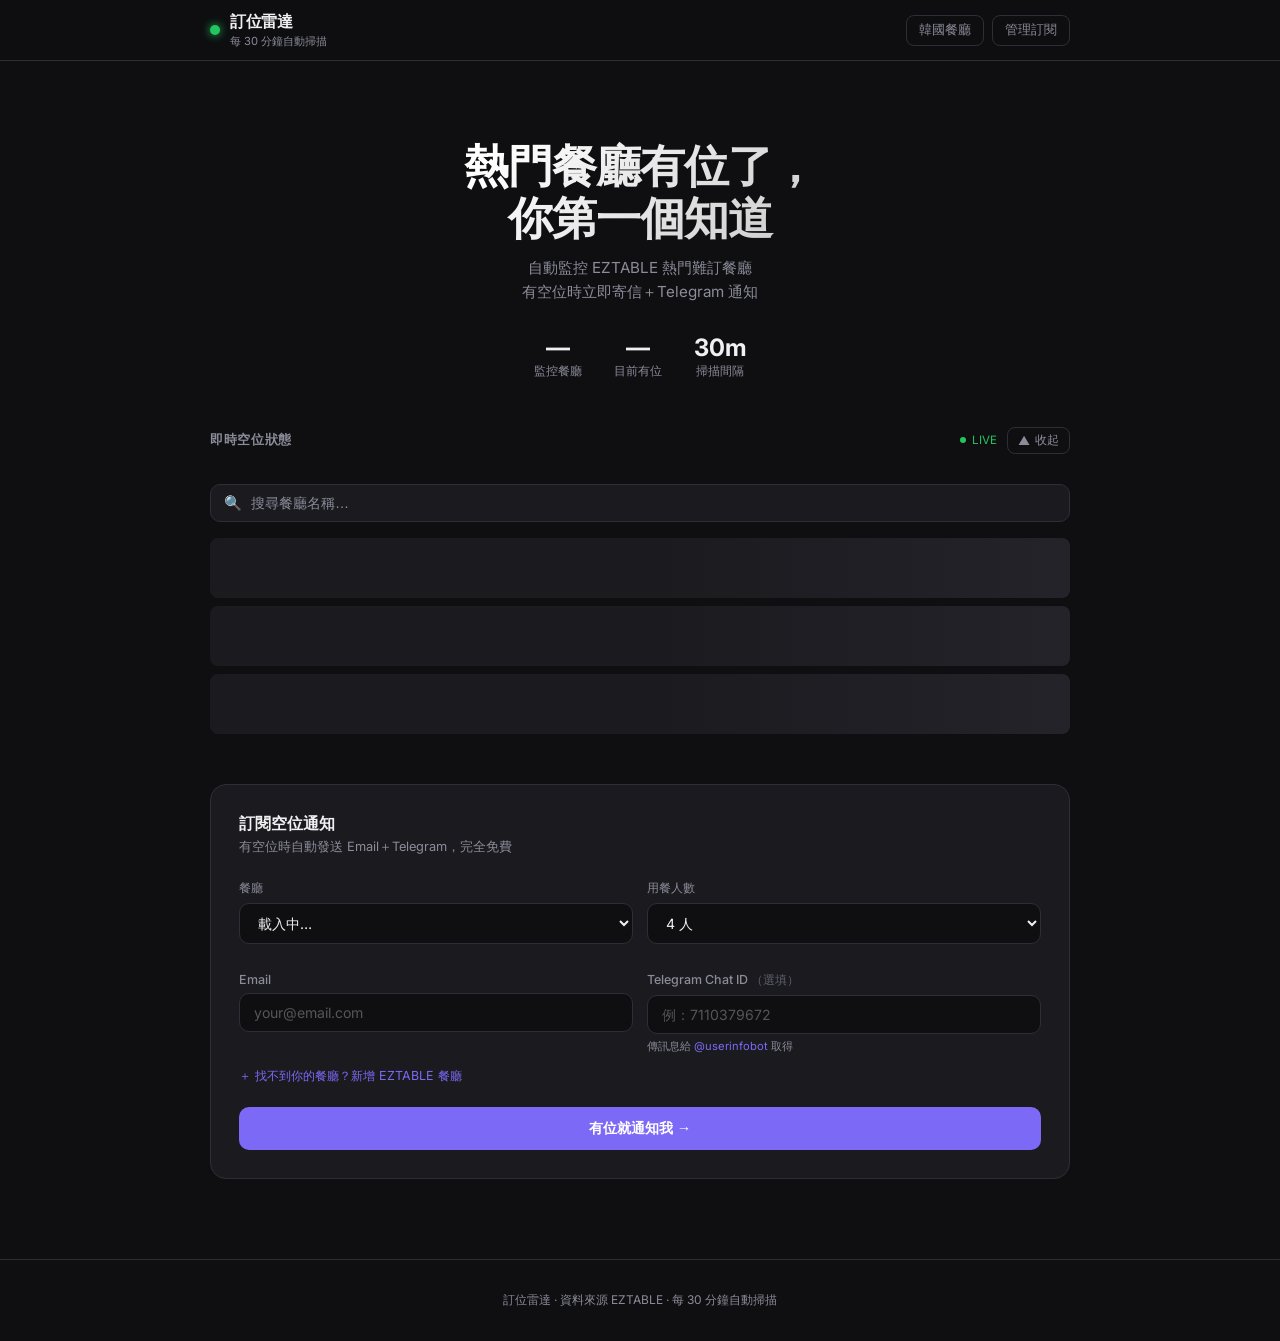
==== commit cc630755: "feat: add /inline page for Korean restaurant monitoring status" ====
--- a/templates/index.html
+++ b/templates/index.html
@@ -283,7 +283,10 @@
         <div class="logo-sub">每 30 分鐘自動掃描</div>
       </div>
     </div>
-    <a href="/manage" class="nav-link">管理訂閱</a>
+    <div style="display:flex;gap:8px">
+      <a href="/inline" class="nav-link">韓國餐廳</a>
+      <a href="/manage" class="nav-link">管理訂閱</a>
+    </div>
   </div>
 </header>
 
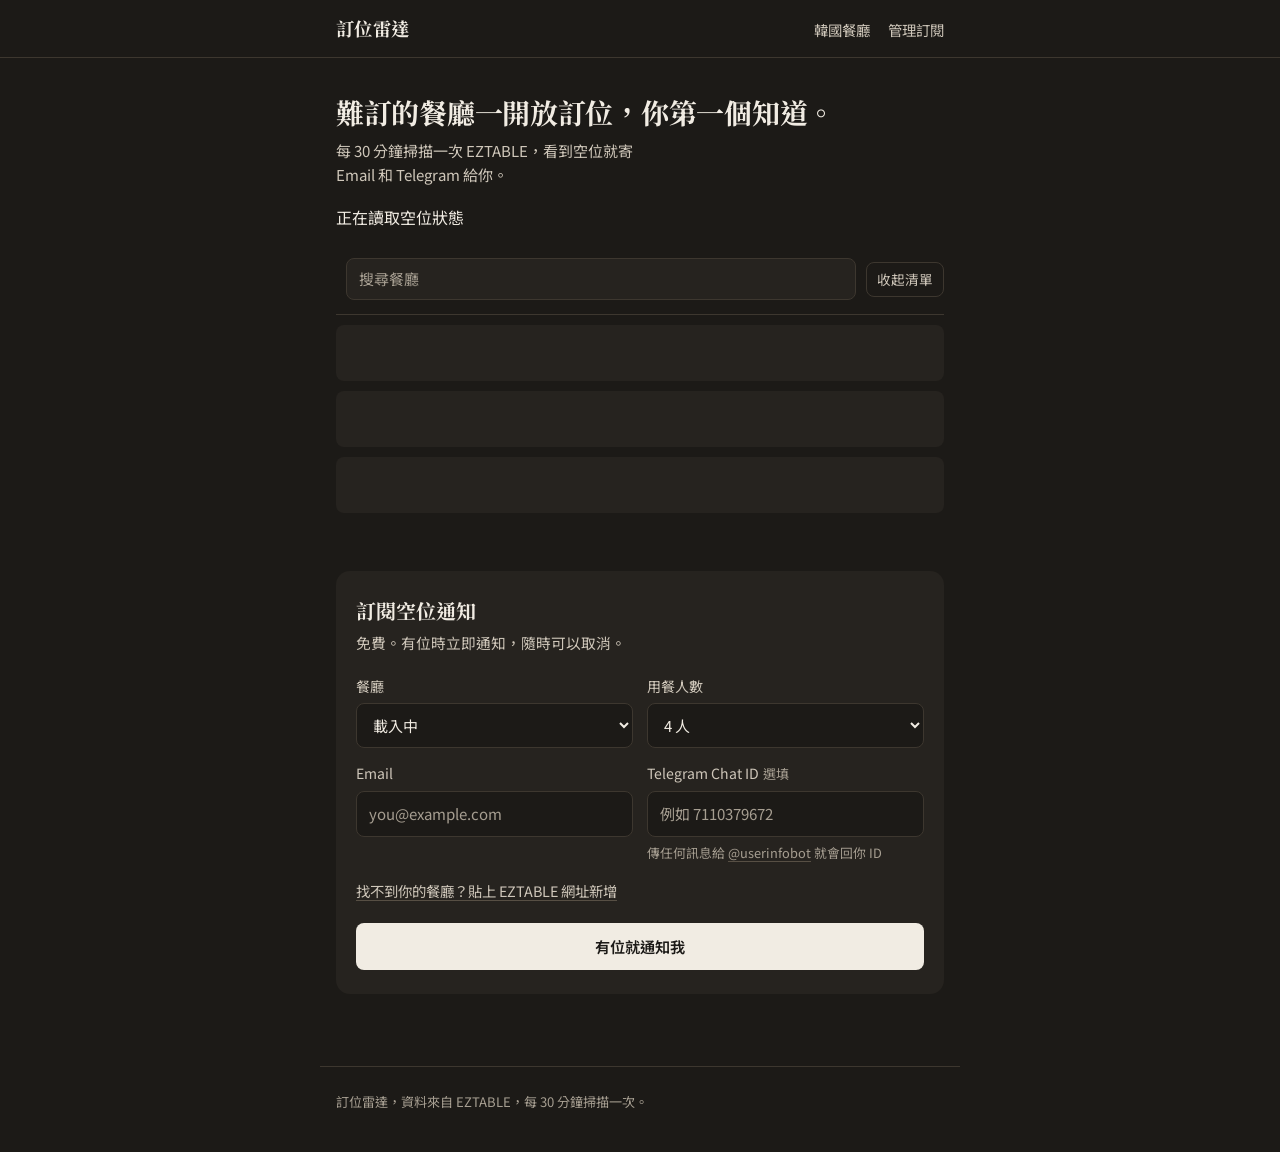
==== commit 3d23dce0: "redesign: warm dining-room theme, shared stylesheet, design skills - Move all page styling into stat" ====
--- a/templates/index.html
+++ b/templates/index.html
@@ -3,359 +3,63 @@
 <head>
   <meta charset="UTF-8">
   <meta name="viewport" content="width=device-width, initial-scale=1.0">
-  <title>訂位雷達 — 熱門餐廳空位即時偵測</title>
+  <title>訂位雷達｜難訂餐廳空位通知</title>
+  <meta name="description" content="自動掃描 EZTABLE 熱門餐廳，有空位時用 Email 和 Telegram 通知你。">
   <link rel="preconnect" href="https://fonts.googleapis.com">
-  <link href="https://fonts.googleapis.com/css2?family=Inter:wght@400;500;600;700&display=swap" rel="stylesheet">
-  <style>
-    *, *::before, *::after { box-sizing: border-box; margin: 0; padding: 0; }
-
-    :root {
-      --bg: #0f0f11;
-      --surface: #1a1a1f;
-      --surface2: #232329;
-      --border: #2e2e38;
-      --text: #f0f0f3;
-      --muted: #8b8b9a;
-      --green: #22c55e;
-      --green-dim: #16532d;
-      --red-dim: #3b1111;
-      --amber: #f59e0b;
-      --accent: #7c6af7;
-      --accent-dim: #2d2857;
-    }
-
-    body {
-      font-family: 'Inter', sans-serif;
-      background: var(--bg);
-      color: var(--text);
-      min-height: 100vh;
-    }
-
-    /* ── Header ── */
-    header {
-      border-bottom: 1px solid var(--border);
-      background: rgba(15,15,17,0.85);
-      backdrop-filter: blur(12px);
-      position: sticky; top: 0; z-index: 50;
-    }
-    .header-inner {
-      max-width: 900px; margin: auto; padding: 0 20px;
-      height: 60px; display: flex; align-items: center; justify-content: space-between;
-    }
-    .logo { display: flex; align-items: center; gap: 10px; }
-    .logo-dot {
-      width: 10px; height: 10px; border-radius: 50%;
-      background: var(--green);
-      box-shadow: 0 0 8px var(--green);
-      animation: pulse 2s infinite;
-    }
-    @keyframes pulse {
-      0%, 100% { opacity: 1; transform: scale(1); }
-      50% { opacity: 0.6; transform: scale(0.85); }
-    }
-    .logo-text { font-size: 1rem; font-weight: 700; letter-spacing: -0.3px; }
-    .logo-sub { font-size: 0.7rem; color: var(--muted); margin-top: 1px; }
-    .nav-link {
-      font-size: 0.8rem; color: var(--muted); text-decoration: none;
-      padding: 6px 12px; border-radius: 8px; border: 1px solid var(--border);
-      transition: all 0.2s;
-    }
-    .nav-link:hover { color: var(--text); border-color: #555; }
-
-    /* ── Main ── */
-    main { max-width: 900px; margin: auto; padding: 40px 20px 80px; }
-
-    /* ── Hero ── */
-    .hero { text-align: center; padding: 40px 0 48px; }
-    .hero h1 {
-      font-size: clamp(1.8rem, 5vw, 2.8rem);
-      font-weight: 700; letter-spacing: -1px; line-height: 1.15;
-      background: linear-gradient(135deg, #fff 30%, #aaa 100%);
-      -webkit-background-clip: text; -webkit-text-fill-color: transparent;
-    }
-    .hero p { color: var(--muted); margin-top: 12px; font-size: 0.95rem; line-height: 1.6; }
-    .hero-stats {
-      display: flex; justify-content: center; gap: 32px; margin-top: 28px;
-    }
-    .stat { text-align: center; }
-    .stat-num { font-size: 1.5rem; font-weight: 700; color: var(--text); }
-    .stat-label { font-size: 0.72rem; color: var(--muted); margin-top: 2px; }
-
-    /* ── Section title ── */
-    .section-header {
-      display: flex; align-items: center; justify-content: space-between;
-      margin-bottom: 16px;
-    }
-    .section-title { font-size: 0.8rem; font-weight: 600; color: var(--muted); letter-spacing: 0.05em; text-transform: uppercase; }
-    .live-badge {
-      display: flex; align-items: center; gap: 6px;
-      font-size: 0.72rem; color: var(--green);
-    }
-    .live-dot {
-      width: 6px; height: 6px; border-radius: 50%; background: var(--green);
-      animation: pulse 1.8s infinite;
-    }
-
-    /* ── Search ── */
-    .search-wrap { position: relative; margin-bottom: 16px; }
-    .search-icon {
-      position: absolute; left: 14px; top: 50%; transform: translateY(-50%);
-      color: var(--muted); pointer-events: none; font-size: 0.9rem;
-    }
-    #search-input {
-      width: 100%; padding: 10px 14px 10px 40px;
-      background: var(--surface); border: 1px solid var(--border);
-      border-radius: 10px; color: var(--text); font-size: 0.88rem;
-      outline: none; transition: border-color 0.2s;
-    }
-    #search-input::placeholder { color: var(--muted); }
-    #search-input:focus { border-color: var(--accent); }
-
-    /* ── Restaurant cards ── */
-    .cards-grid { display: flex; flex-direction: column; gap: 8px; }
-    .card {
-      background: var(--surface);
-      border: 1px solid var(--border);
-      border-radius: 12px;
-      padding: 14px 18px;
-      display: flex; align-items: center; gap: 14px;
-      transition: border-color 0.2s, transform 0.15s;
-      animation: fadeIn 0.35s ease both;
-    }
-    @keyframes fadeIn {
-      from { opacity: 0; transform: translateY(8px); }
-      to   { opacity: 1; transform: translateY(0); }
-    }
-    .card:hover { border-color: #444; transform: translateY(-1px); }
-    .card.has-slot { border-color: var(--green-dim); background: #0d1f14; }
-    .card.has-slot:hover { border-color: var(--green); }
-
-    .card-body { flex: 1; min-width: 0; }
-    .card-name { font-size: 0.9rem; font-weight: 600; white-space: nowrap; overflow: hidden; text-overflow: ellipsis; }
-    .card-detail { font-size: 0.75rem; color: var(--muted); margin-top: 3px; }
-    .card.has-slot .card-detail { color: #4ade80; }
-
-    .card-right { display: flex; flex-direction: column; align-items: flex-end; gap: 6px; flex-shrink: 0; }
-    .badge {
-      font-size: 0.7rem; font-weight: 600; padding: 3px 9px;
-      border-radius: 20px; white-space: nowrap;
-    }
-    .badge-green { background: var(--green-dim); color: var(--green); }
-    .badge-gray  { background: var(--surface2); color: var(--muted); }
-    .card-link {
-      font-size: 0.72rem; color: var(--accent); text-decoration: none;
-      opacity: 0.8; transition: opacity 0.15s;
-    }
-    .card-link:hover { opacity: 1; text-decoration: underline; }
-    .card-checked { font-size: 0.68rem; color: var(--muted); }
-
-    .empty-state {
-      text-align: center; padding: 40px; color: var(--muted); font-size: 0.85rem;
-    }
-
-    /* ── Custom restaurant lookup ── */
-    .lookup-toggle {
-      font-size: 0.78rem; color: var(--accent); background: none; border: none;
-      cursor: pointer; padding: 0; font-family: inherit; margin-bottom: 14px;
-      display: block;
-    }
-    .lookup-toggle:hover { text-decoration: underline; }
-    .lookup-box {
-      background: var(--bg); border: 1px solid var(--border);
-      border-radius: 10px; padding: 14px; margin-bottom: 14px; display: none;
-    }
-    .lookup-box.open { display: block; }
-    .lookup-row { display: flex; gap: 8px; }
-    .lookup-result {
-      margin-top: 10px; font-size: 0.8rem; padding: 8px 12px;
-      border-radius: 8px; display: none;
-    }
-    .lookup-result.found { background: #0d1f14; color: #4ade80; border: 1px solid var(--green-dim); }
-    .lookup-result.error { background: var(--red-dim); color: #f87171; }
-
-    /* ── Subscribe form ── */
-    .form-card {
-      background: var(--surface);
-      border: 1px solid var(--border);
-      border-radius: 16px;
-      padding: 28px;
-      margin-top: 40px;
-    }
-    .form-title { font-size: 1rem; font-weight: 700; margin-bottom: 4px; }
-    .form-sub { font-size: 0.8rem; color: var(--muted); margin-bottom: 24px; }
-
-    .form-row { display: grid; grid-template-columns: 1fr 1fr; gap: 14px; }
-    @media (max-width: 560px) { .form-row { grid-template-columns: 1fr; } }
-
-    .form-group { margin-bottom: 14px; }
-    .form-group.full { grid-column: 1 / -1; }
-    label { display: block; font-size: 0.78rem; font-weight: 500; color: var(--muted); margin-bottom: 6px; }
-    .form-control {
-      width: 100%; padding: 10px 14px;
-      background: var(--bg); border: 1px solid var(--border);
-      border-radius: 10px; color: var(--text); font-size: 0.88rem;
-      outline: none; transition: border-color 0.2s; font-family: inherit;
-    }
-    .form-control::placeholder { color: #555; }
-    .form-control:focus { border-color: var(--accent); }
-
-    .form-hint { font-size: 0.7rem; color: var(--muted); margin-top: 5px; }
-    .form-hint a { color: var(--accent); text-decoration: none; }
-    .form-hint a:hover { text-decoration: underline; }
-
-    .submit-btn {
-      width: 100%; padding: 12px;
-      background: var(--accent); color: #fff;
-      border: none; border-radius: 10px;
-      font-size: 0.9rem; font-weight: 600; cursor: pointer;
-      transition: opacity 0.2s, transform 0.1s;
-      margin-top: 8px;
-    }
-    .submit-btn:hover { opacity: 0.9; }
-    .submit-btn:active { transform: scale(0.99); }
-    .submit-btn:disabled { opacity: 0.5; cursor: not-allowed; }
-
-    .form-msg {
-      margin-top: 12px; font-size: 0.82rem; text-align: center;
-      padding: 10px; border-radius: 8px; display: none;
-    }
-    .form-msg.success { background: var(--green-dim); color: var(--green); }
-    .form-msg.error   { background: var(--red-dim); color: #f87171; }
-
-    /* ── Footer ── */
-    footer {
-      text-align: center; padding: 32px 20px;
-      color: var(--muted); font-size: 0.75rem;
-      border-top: 1px solid var(--border);
-    }
-
-    /* ── Region tabs ── */
-    .tabs {
-      display: flex; gap: 6px; flex-wrap: wrap; margin-bottom: 14px;
-    }
-    .tab {
-      padding: 5px 14px; border-radius: 20px; font-size: 0.78rem; font-weight: 500;
-      border: 1px solid var(--border); background: transparent; color: var(--muted);
-      cursor: pointer; transition: all 0.18s; font-family: inherit;
-    }
-    .tab:hover { color: var(--text); border-color: #555; }
-    .tab.active {
-      background: var(--accent); border-color: var(--accent); color: #fff;
-    }
-
-    /* ── Collapse ── */
-    .collapse-btn {
-      font-size: 0.75rem; color: var(--muted); background: none;
-      border: 1px solid var(--border); border-radius: 8px;
-      padding: 4px 10px; cursor: pointer; font-family: inherit;
-      transition: all 0.2s; display: flex; align-items: center; gap: 5px;
-    }
-    .collapse-btn:hover { color: var(--text); border-color: #555; }
-    .collapse-arrow { display: inline-block; transition: transform 0.25s; }
-    .list-wrap {
-      overflow: hidden;
-      transition: max-height 0.4s ease, opacity 0.3s ease;
-      max-height: 9999px; opacity: 1;
-    }
-    .list-wrap.collapsed { max-height: 0; opacity: 0; pointer-events: none; }
-
-    /* ── Skeleton ── */
-    .skeleton {
-      background: linear-gradient(90deg, var(--surface) 25%, var(--surface2) 50%, var(--surface) 75%);
-      background-size: 200% 100%;
-      animation: shimmer 1.4s infinite;
-      border-radius: 8px; height: 60px;
-    }
-    @keyframes shimmer {
-      0%   { background-position: 200% 0; }
-      100% { background-position: -200% 0; }
-    }
-  </style>
+  <link rel="preconnect" href="https://fonts.gstatic.com" crossorigin>
+  <link href="https://fonts.googleapis.com/css2?family=Noto+Sans+TC:wght@400;500;600&family=Noto+Serif+TC:wght@600;700&display=swap" rel="stylesheet">
+  <link rel="stylesheet" href="/static/style.css">
 </head>
 <body>
 
-<header>
-  <div class="header-inner">
-    <div class="logo">
-      <div class="logo-dot"></div>
-      <div>
-        <div class="logo-text">訂位雷達</div>
-        <div class="logo-sub">每 30 分鐘自動掃描</div>
-      </div>
-    </div>
-    <div style="display:flex;gap:8px">
-      <a href="/inline" class="nav-link">韓國餐廳</a>
-      <a href="/manage" class="nav-link">管理訂閱</a>
-    </div>
+<header class="site">
+  <div class="site-inner">
+    <a class="wordmark" href="/">訂位雷達</a>
+    <nav class="site-nav" aria-label="頁面">
+      <a href="/inline">韓國餐廳</a>
+      <a href="/manage">管理訂閱</a>
+    </nav>
   </div>
 </header>
 
 <main>
-
-  <!-- Hero -->
-  <div class="hero">
-    <h1>熱門餐廳有位了，<br>你第一個知道</h1>
-    <p>自動監控 EZTABLE 熱門難訂餐廳<br>有空位時立即寄信＋Telegram 通知</p>
-    <div class="hero-stats">
-      <div class="stat">
-        <div class="stat-num" id="stat-total">—</div>
-        <div class="stat-label">監控餐廳</div>
-      </div>
-      <div class="stat">
-        <div class="stat-num" id="stat-avail">—</div>
-        <div class="stat-label">目前有位</div>
-      </div>
-      <div class="stat">
-        <div class="stat-num">30m</div>
-        <div class="stat-label">掃描間隔</div>
-      </div>
-    </div>
+  <section class="lede" aria-labelledby="h1">
+    <h1 id="h1">難訂的餐廳一開放訂位，你第一個知道。</h1>
+    <p>每 30 分鐘掃描一次 EZTABLE，看到空位就寄 Email 和 Telegram 給你。</p>
+    <p class="now" id="now" aria-live="polite">正在讀取空位狀態</p>
+  </section>
+
+  <div class="toolbar">
+    <div class="tabs" id="region-tabs" role="tablist" aria-label="地區"></div>
+    <div class="search">
+      <input id="search-input" type="search" placeholder="搜尋餐廳" aria-label="搜尋餐廳" oninput="filterCards()">
+    </div>
+    <button class="ghost-btn" id="collapse-btn" aria-expanded="true" aria-controls="list-wrap" onclick="toggleList()">收起清單</button>
   </div>
 
-  <!-- Status -->
-  <div class="section-header">
-    <span class="section-title">即時空位狀態</span>
-    <div style="display:flex;align-items:center;gap:10px">
-      <span class="live-badge"><span class="live-dot"></span> LIVE</span>
-      <button class="collapse-btn" id="collapse-btn" onclick="toggleList()">
-        <span class="collapse-arrow" id="collapse-arrow">▲</span>
-        <span id="collapse-label">收起</span>
-      </button>
-    </div>
+  <div class="collapsible" id="list-wrap">
+    <div id="cards" class="list" aria-busy="true">
+      <div class="skeleton"></div>
+      <div class="skeleton"></div>
+      <div class="skeleton"></div>
+    </div>
+    <p id="last-updated" class="list-foot"></p>
   </div>
 
-  <div class="list-wrap" id="list-wrap">
-    <div class="tabs" id="region-tabs"></div>
-
-    <div class="search-wrap">
-      <span class="search-icon">🔍</span>
-      <input id="search-input" type="text" placeholder="搜尋餐廳名稱…" oninput="filterCards()">
-    </div>
-
-    <div id="cards" class="cards-grid">
-      <div class="skeleton"></div>
-      <div class="skeleton" style="animation-delay:0.1s"></div>
-      <div class="skeleton" style="animation-delay:0.2s"></div>
-    </div>
-
-    <p id="last-updated" style="font-size:0.7rem;color:var(--muted);text-align:right;margin-top:10px;"></p>
-  </div>
-
-  <!-- Subscribe -->
-  <div class="form-card">
-    <div class="form-title">訂閱空位通知</div>
-    <div class="form-sub">有空位時自動發送 Email＋Telegram，完全免費</div>
-
-    <div class="form-row">
-      <div class="form-group">
-        <label>餐廳</label>
-        <select id="restaurant-select" class="form-control">
-          <option value="">載入中…</option>
+  <section class="panel" aria-labelledby="sub-h">
+    <h2 id="sub-h">訂閱空位通知</h2>
+    <p>免費。有位時立即通知，隨時可以取消。</p>
+
+    <div class="grid-2">
+      <div class="field">
+        <label for="restaurant-select">餐廳</label>
+        <select id="restaurant-select" class="input">
+          <option value="">載入中</option>
         </select>
       </div>
-      <div class="form-group">
-        <label>用餐人數</label>
-        <select id="people-select" class="form-control">
+      <div class="field">
+        <label for="people-select">用餐人數</label>
+        <select id="people-select" class="input">
           <option value="2">2 人</option>
           <option value="3">3 人</option>
           <option value="4" selected>4 人</option>
@@ -364,48 +68,47 @@
           <option value="8">8 人</option>
         </select>
       </div>
-      <div class="form-group">
-        <label>Email</label>
-        <input id="email-input" type="email" class="form-control" placeholder="your@email.com">
-      </div>
-      <div class="form-group">
-        <label>Telegram Chat ID <span style="font-weight:400;opacity:0.6">（選填）</span></label>
-        <input id="telegram-input" type="text" class="form-control" placeholder="例：7110379672">
-        <div class="form-hint">傳訊息給 <a href="https://t.me/userinfobot" target="_blank">@userinfobot</a> 取得</div>
-      </div>
-    </div>
-
-    <!-- 自訂餐廳 -->
-    <button class="lookup-toggle" onclick="toggleLookup()">＋ 找不到你的餐廳？新增 EZTABLE 餐廳</button>
-    <div class="lookup-box" id="lookup-box">
-      <label style="margin-bottom:8px;display:block">貼上 EZTABLE 餐廳網址</label>
-      <div class="lookup-row">
-        <input id="lookup-url" type="text" class="form-control"
-          placeholder="https://tw.eztable.com/restaurant/XXXXX"
-          onkeydown="if(event.key==='Enter') lookupRestaurant()">
-        <button class="submit-btn" style="width:auto;padding:10px 16px;margin:0;white-space:nowrap"
-          id="lookup-btn" onclick="lookupRestaurant()">查詢</button>
-      </div>
-      <div id="lookup-result" class="lookup-result"></div>
-
-      <!-- 邀請碼（查到餐廳後才顯示）-->
-      <div id="invite-section" style="display:none;margin-top:12px">
-        <label>邀請碼</label>
-        <input id="invite-input" type="text" class="form-control" placeholder="輸入邀請碼">
-        <div class="form-hint">需要邀請碼才能新增非名單內的餐廳</div>
-      </div>
-    </div>
-
-    <button class="submit-btn" id="submit-btn" onclick="subscribe()">
-      有位就通知我 →
-    </button>
-    <div class="form-msg" id="form-msg"></div>
-  </div>
-
+      <div class="field">
+        <label for="email-input">Email</label>
+        <input id="email-input" type="email" class="input" placeholder="you@example.com" autocomplete="email" required>
+      </div>
+      <div class="field">
+        <label for="telegram-input">Telegram Chat ID<span class="opt">選填</span></label>
+        <input id="telegram-input" type="text" class="input" placeholder="例如 7110379672" inputmode="numeric">
+        <span class="hint">傳任何訊息給 <a href="https://t.me/userinfobot" target="_blank" rel="noopener">@userinfobot</a> 就會回你 ID</span>
+      </div>
+    </div>
+
+    <div style="margin-top:16px">
+      <button class="link-btn" id="lookup-toggle" aria-expanded="false" aria-controls="lookup-box" onclick="toggleLookup()">找不到你的餐廳？貼上 EZTABLE 網址新增</button>
+    </div>
+    <div class="sub-panel" id="lookup-box" hidden>
+      <div class="field">
+        <label for="lookup-url">EZTABLE 餐廳網址</label>
+        <div class="inline-row">
+          <input id="lookup-url" type="url" class="input"
+            placeholder="https://tw.eztable.com/restaurant/17778"
+            onkeydown="if(event.key==='Enter') lookupRestaurant()">
+          <button class="btn btn-secondary" id="lookup-btn" onclick="lookupRestaurant()">查詢</button>
+        </div>
+      </div>
+      <div id="lookup-result" class="msg" hidden role="status"></div>
+
+      <div class="field" id="invite-section" hidden style="margin-top:12px">
+        <label for="invite-input">邀請碼</label>
+        <input id="invite-input" type="text" class="input" placeholder="新增名單外的餐廳需要邀請碼" autocomplete="off">
+      </div>
+    </div>
+
+    <div style="margin-top:20px">
+      <button class="btn btn-primary" id="submit-btn" onclick="subscribe()">有位就通知我</button>
+    </div>
+    <div class="msg" id="form-msg" hidden role="status"></div>
+  </section>
 </main>
 
-<footer>
-  訂位雷達 · 資料來源 EZTABLE · 每 30 分鐘自動掃描
+<footer class="site">
+  訂位雷達，資料來自 EZTABLE，每 30 分鐘掃描一次。
 </footer>
 
 <script>
@@ -420,24 +123,28 @@
     return `${d.getMonth()+1}/${d.getDate()} ${pad(d.getHours())}:${pad(d.getMinutes())}`
   }
 
-  function buildCard(r, index) {
+  function esc(s) {
+    return String(s ?? '').replace(/[&<>"']/g, c => ({'&':'&amp;','<':'&lt;','>':'&gt;','"':'&quot;',"'":'&#39;'}[c]))
+  }
+
+  function buildCard(r, litIndex) {
     const has = r.has_availability
     const region = regionMap[r.name] || ''
     const detail = has
-      ? `最近可訂：${r.next_date}（共 ${r.total_dates} 天）`
-      : '目前無空位'
-    const checked = r.last_checked ? `更新 ${formatTime(r.last_checked)}` : '尚未掃描'
+      ? `最近可訂 ${r.next_date}，共 ${r.total_dates} 天有位`
+      : '目前沒有空位'
+    const checked = r.last_checked ? `掃描於 ${formatTime(r.last_checked)}` : '尚未掃描'
 
     return `
-      <div class="card ${has ? 'has-slot' : ''}" data-name="${r.name}" data-region="${region}" style="animation-delay:${index * 0.04}s">
-        <div class="card-body">
-          <div class="card-name">${r.name}${region ? ` <span style="font-size:0.68rem;font-weight:400;color:var(--muted);margin-left:4px">${region}</span>` : ''}</div>
-          <div class="card-detail">${detail}</div>
+      <div class="row ${has ? 'lit' : ''}" data-name="${esc(r.name)}" data-region="${esc(region)}" style="--i:${litIndex}">
+        <div class="row-main">
+          <div class="row-name">${esc(r.name)}${region ? `<small>${esc(region)}</small>` : ''}</div>
+          <div class="row-detail">${detail}</div>
         </div>
-        <div class="card-right">
-          <span class="badge ${has ? 'badge-green' : 'badge-gray'}">${has ? '✦ 有空位' : '無空位'}</span>
-          <a class="card-link" href="${r.url}" target="_blank">前往訂位 ↗</a>
-          <span class="card-checked">${checked}</span>
+        <div class="row-side">
+          <span class="pill ${has ? 'lit' : ''}">${has ? '有位' : '無空位'}</span>
+          <a href="${esc(r.url)}" target="_blank" rel="noopener">前往訂位</a>
+          <span class="row-checked">${checked}</span>
         </div>
       </div>`
   }
@@ -445,7 +152,7 @@
   function filterCards() {
     const q = document.getElementById('search-input').value.trim().toLowerCase()
     const container = document.getElementById('cards')
-    const cards = container.querySelectorAll('.card')
+    const cards = container.querySelectorAll('.row')
     let shown = 0
     cards.forEach(c => {
       const nameMatch = c.dataset.name.toLowerCase().includes(q)
@@ -458,40 +165,47 @@
     if (empty) empty.remove()
     if (shown === 0) {
       container.insertAdjacentHTML('beforeend',
-        `<div id="empty-search" class="empty-state">找不到相關餐廳</div>`)
+        `<div id="empty-search" class="empty">沒有符合「${esc(q || activeRegion)}」的餐廳。換個關鍵字，或在下方新增餐廳。</div>`)
     }
   }
 
   function setRegion(region) {
     activeRegion = region
     document.querySelectorAll('.tab').forEach(t => {
-      t.classList.toggle('active', t.dataset.region === region)
+      t.setAttribute('aria-selected', t.dataset.region === region ? 'true' : 'false')
     })
     filterCards()
   }
 
   async function loadStatus() {
+    const container = document.getElementById('cards')
     try {
       const res = await fetch('/api/status')
       const data = await res.json()
       allCards = data
 
       const avail = data.filter(r => r.has_availability).length
-      document.getElementById('stat-total').textContent = data.length
-      document.getElementById('stat-avail').textContent = avail
+      const times = data.filter(r => r.last_checked).map(r => r.last_checked).sort().reverse()
+      const when = times.length ? `<span class="when">上次掃描 ${formatTime(times[0])}</span>` : ''
+      document.getElementById('now').innerHTML = avail
+        ? `現在有 <strong>${avail} 家</strong>可以訂。${when}`
+        : `監控中的 ${data.length} 家目前都沒有空位。${when}`
 
       // 有位的排前面
       const sorted = [...data].sort((a, b) => b.has_availability - a.has_availability)
-      document.getElementById('cards').innerHTML = sorted.length
-        ? sorted.map((r, i) => buildCard(r, i)).join('')
-        : '<div class="empty-state">尚無監控資料，請稍後再試</div>'
-
-      const times = data.filter(r => r.last_checked).map(r => r.last_checked).sort().reverse()
+      let lit = 0
+      container.innerHTML = sorted.length
+        ? sorted.map(r => buildCard(r, r.has_availability ? lit++ : 0)).join('')
+        : '<div class="empty">還沒有掃描資料。第一次掃描完成後會出現在這裡。</div>'
+      container.setAttribute('aria-busy', 'false')
+
       if (times.length)
         document.getElementById('last-updated').textContent = `資料更新於 ${formatTime(times[0])}`
+      filterCards()
     } catch {
-      document.getElementById('cards').innerHTML =
-        '<div class="empty-state">無法載入狀態，請重新整理</div>'
+      container.innerHTML = '<div class="empty">讀不到空位狀態。重新整理頁面再試一次。</div>'
+      container.setAttribute('aria-busy', 'false')
+      document.getElementById('now').textContent = '讀不到空位狀態'
     }
   }
 
@@ -499,7 +213,6 @@
     const res = await fetch('/api/restaurants')
     const list = await res.json()
 
-    // build region map
     regionMap = {}
     const regions = new Set()
     list.forEach(r => {
@@ -507,19 +220,17 @@
       if (r.region) regions.add(r.region)
     })
 
-    // build tabs
     const regionOrder = ['台北', '新北', '桃園', '新竹', '台中']
     const sorted = regionOrder.filter(r => regions.has(r))
       .concat([...regions].filter(r => !regionOrder.includes(r)))
     const tabsEl = document.getElementById('region-tabs')
     tabsEl.innerHTML = ['全部', ...sorted].map(r =>
-      `<button class="tab ${r === '全部' ? 'active' : ''}" data-region="${r}" onclick="setRegion('${r}')">${r}</button>`
+      `<button class="tab" role="tab" aria-selected="${r === '全部'}" data-region="${esc(r)}" onclick="setRegion('${esc(r)}')">${esc(r)}</button>`
     ).join('')
 
-    // dropdown
     const select = document.getElementById('restaurant-select')
     select.innerHTML = list.map(r =>
-      `<option value="${r.id}" data-name="${r.name}" data-url="${r.url}" data-people="${r.people}">${r.name}</option>`
+      `<option value="${r.id}" data-name="${esc(r.name)}" data-url="${esc(r.url)}" data-people="${r.people}">${esc(r.name)}</option>`
     ).join('')
   }
 
@@ -528,30 +239,36 @@
 
   function toggleLookup() {
     const box = document.getElementById('lookup-box')
-    box.classList.toggle('open')
+    const btn = document.getElementById('lookup-toggle')
+    box.hidden = !box.hidden
+    btn.setAttribute('aria-expanded', String(!box.hidden))
+    if (!box.hidden) document.getElementById('lookup-url').focus()
+  }
+
+  function showLookup(text, type) {
+    const el = document.getElementById('lookup-result')
+    el.textContent = text
+    el.className = `msg ${type}`
+    el.hidden = false
   }
 
   async function lookupRestaurant() {
     const url = document.getElementById('lookup-url').value.trim()
-    const resultEl = document.getElementById('lookup-result')
     const btn = document.getElementById('lookup-btn')
     if (!url) return
 
-    btn.disabled = true; btn.textContent = '查詢中…'
-    resultEl.style.display = 'none'
+    btn.disabled = true; btn.textContent = '查詢中'
+    document.getElementById('lookup-result').hidden = true
     customRestaurant = null
-    document.getElementById('invite-section').style.display = 'none'
+    document.getElementById('invite-section').hidden = true
 
     try {
       const res = await fetch(`/api/lookup-restaurant?url=${encodeURIComponent(url)}`)
       const data = await res.json()
       if (res.ok) {
         customRestaurant = data
-        resultEl.className = 'lookup-result found'
-        resultEl.textContent = `找到：${data.restaurant_name}`
-        resultEl.style.display = 'block'
-        document.getElementById('invite-section').style.display = 'block'
-        // 把找到的餐廳加到 select
+        showLookup(`找到了：${data.restaurant_name}。已幫你選好，輸入邀請碼後就能訂閱。`, 'ok')
+        document.getElementById('invite-section').hidden = false
         const select = document.getElementById('restaurant-select')
         const existing = [...select.options].find(o => o.value == data.restaurant_id)
         if (!existing) {
@@ -564,14 +281,10 @@
         }
         select.value = data.restaurant_id
       } else {
-        resultEl.className = 'lookup-result error'
-        resultEl.textContent = data.detail || '查詢失敗'
-        resultEl.style.display = 'block'
+        showLookup(data.detail || '查不到這家餐廳。確認網址是 tw.eztable.com/restaurant/數字 的格式。', 'err')
       }
     } catch {
-      resultEl.className = 'lookup-result error'
-      resultEl.textContent = '網路錯誤，請重試'
-      resultEl.style.display = 'block'
+      showLookup('連線失敗，請再試一次。', 'err')
     }
     btn.disabled = false; btn.textContent = '查詢'
   }
@@ -585,12 +298,12 @@
     const inviteCode = document.getElementById('invite-input')?.value.trim()
     const isCustom = opt?.dataset.custom === '1'
 
-    if (!email.includes('@')) return showMsg('請輸入正確的 Email', 'error')
-    if (!opt?.value) return showMsg('請選擇餐廳', 'error')
-    if (isCustom && !inviteCode) return showMsg('請輸入邀請碼', 'error')
+    if (!email.includes('@')) return showMsg('Email 格式不對，請檢查後再送出。', 'err')
+    if (!opt?.value) return showMsg('請先選一家餐廳。', 'err')
+    if (isCustom && !inviteCode) return showMsg('新增名單外的餐廳需要邀請碼。', 'err')
 
     const btn = document.getElementById('submit-btn')
-    btn.disabled = true; btn.textContent = '送出中…'
+    btn.disabled = true; btn.textContent = '送出中'
 
     try {
       const res = await fetch('/api/subscribe', {
@@ -607,38 +320,37 @@
       })
       const data = await res.json()
       if (res.ok) {
-        showMsg('✅ 訂閱成功！確認信已寄出', 'success')
+        showMsg(`已訂閱 ${opt.dataset.name}。確認信已寄到 ${email}，有位時會再通知你。`, 'ok')
         document.getElementById('email-input').value = ''
         document.getElementById('telegram-input').value = ''
         if (inviteCode) document.getElementById('invite-input').value = ''
-        // 關掉自訂區塊
-        document.getElementById('lookup-box').classList.remove('open')
+        document.getElementById('lookup-box').hidden = true
+        document.getElementById('lookup-toggle').setAttribute('aria-expanded', 'false')
         customRestaurant = null
       } else {
-        showMsg(data.detail || '訂閱失敗，請重試', 'error')
+        showMsg(data.detail || '訂閱沒有成功，請再試一次。', 'err')
       }
-    } catch { showMsg('網路錯誤，請重試', 'error') }
-
-    btn.disabled = false; btn.textContent = '有位就通知我 →'
+    } catch { showMsg('連線失敗，請再試一次。', 'err') }
+
+    btn.disabled = false; btn.textContent = '有位就通知我'
   }
 
   function showMsg(text, type) {
     const el = document.getElementById('form-msg')
     el.textContent = text
-    el.className = `form-msg ${type}`
-    el.style.display = 'block'
+    el.className = `msg ${type}`
+    el.hidden = false
   }
 
   function toggleList() {
     const wrap = document.getElementById('list-wrap')
-    const arrow = document.getElementById('collapse-arrow')
-    const label = document.getElementById('collapse-label')
-    const collapsed = wrap.classList.toggle('collapsed')
-    arrow.style.transform = collapsed ? 'rotate(180deg)' : ''
-    label.textContent = collapsed ? '展開' : '收起'
-  }
-
-  // 先載入地區資料，再渲染卡片（確保 regionMap 已填好）
+    const btn = document.getElementById('collapse-btn')
+    wrap.hidden = !wrap.hidden
+    btn.setAttribute('aria-expanded', String(!wrap.hidden))
+    btn.textContent = wrap.hidden ? '展開清單' : '收起清單'
+  }
+
+  // 先載入地區資料，再渲染列表（確保 regionMap 已填好）
   loadRestaurants().then(() => {
     loadStatus()
     setInterval(loadStatus, 5 * 60 * 1000)
--- a/static/style.css
+++ b/static/style.css
@@ -0,0 +1,292 @@
+/* 訂位雷達 — shared stylesheet
+   One idea: a dim dining room where a table "lights up" when it opens.
+   Amber is the only accent and it means exactly one thing: 有位. */
+
+:root {
+  --bg: #1c1a17;
+  --surface: #26231f;
+  --surface-2: #302c27;
+  --border: #3d372f;
+  --border-strong: #574f44;
+  --text: #f1ece3;
+  --text-2: #cfc7ba;
+  --muted: #a69e91;
+  --lit: #f4b942;
+  --lit-text: #ffd47a;
+  --lit-bg: #342b14;
+  --lit-border: #5c4a1c;
+  --danger: #e8897a;
+  --danger-bg: #3a221d;
+  --ok: #b7d9a0;
+  --ok-bg: #22301b;
+
+  --serif: 'Noto Serif TC', 'Songti TC', 'PMingLiU', Georgia, serif;
+  --sans: 'Noto Sans TC', 'PingFang TC', 'Microsoft JhengHei', system-ui, sans-serif;
+
+  --ease-out: cubic-bezier(0.16, 1, 0.3, 1);
+  --measure: 640px;
+}
+
+*, *::before, *::after { box-sizing: border-box; margin: 0; padding: 0; }
+
+html { color-scheme: dark; }
+
+body {
+  font-family: var(--sans);
+  font-size: 15px;
+  line-height: 1.6;
+  background: var(--bg);
+  color: var(--text);
+  min-height: 100vh;
+  -webkit-font-smoothing: antialiased;
+  accent-color: var(--lit);
+}
+
+::selection { background: var(--lit); color: #1c1a17; }
+
+:focus-visible {
+  outline: 2px solid var(--lit);
+  outline-offset: 2px;
+  border-radius: 4px;
+}
+
+a { color: inherit; text-decoration: underline; text-underline-offset: 3px; text-decoration-color: var(--border-strong); }
+a:hover { text-decoration-color: currentColor; }
+
+button, input, select { font: inherit; color: inherit; }
+button { cursor: pointer; }
+button:disabled { cursor: not-allowed; opacity: 0.55; }
+
+/* ── Layout ── */
+.wrap { max-width: var(--measure); margin: 0 auto; padding: 0 16px; }
+
+header.site {
+  border-bottom: 1px solid var(--border);
+}
+.site-inner {
+  max-width: var(--measure); margin: 0 auto; padding: 14px 16px;
+  display: flex; align-items: baseline; justify-content: space-between; gap: 16px;
+}
+.wordmark {
+  font-family: var(--serif); font-weight: 700; font-size: 1.15rem;
+  letter-spacing: 0.02em; text-decoration: none;
+}
+nav.site-nav { display: flex; gap: 18px; font-size: 0.9rem; }
+nav.site-nav a { color: var(--text-2); text-decoration: none; }
+nav.site-nav a:hover { color: var(--text); }
+
+main { max-width: var(--measure); margin: 0 auto; padding: 36px 16px 72px; }
+
+footer.site {
+  max-width: var(--measure); margin: 0 auto; padding: 24px 16px 40px;
+  color: var(--muted); font-size: 0.82rem; border-top: 1px solid var(--border);
+}
+
+/* ── Headline block ── */
+.lede h1 {
+  font-family: var(--serif);
+  font-weight: 700;
+  font-size: 1.75rem;
+  line-height: 1.3;
+  letter-spacing: -0.01em;
+  text-wrap: balance;
+}
+.lede p { color: var(--text-2); margin-top: 8px; max-width: 42ch; }
+.lede .now {
+  margin-top: 18px; font-size: 1rem; color: var(--text);
+}
+.lede .now strong { color: var(--lit-text); font-weight: 600; }
+.lede .now .when { color: var(--muted); font-size: 0.88rem; margin-left: 10px; font-variant-numeric: tabular-nums; }
+
+/* ── Toolbar: tabs + search + collapse ── */
+.toolbar {
+  margin-top: 28px; display: flex; flex-wrap: wrap; gap: 10px; align-items: center;
+}
+.tabs { display: flex; gap: 4px; flex-wrap: wrap; }
+.tab {
+  background: none; border: 1px solid transparent; border-radius: 999px;
+  padding: 5px 12px; font-size: 0.9rem; color: var(--text-2);
+  transition: background-color 150ms, color 150ms;
+}
+.tab:hover { color: var(--text); background: var(--surface); }
+.tab[aria-selected="true"] { background: var(--text); color: var(--bg); font-weight: 500; }
+
+.search { flex: 1; min-width: 180px; }
+.search input {
+  width: 100%; padding: 8px 12px;
+  background: var(--surface); border: 1px solid var(--border); border-radius: 8px;
+  outline: none; transition: border-color 150ms;
+}
+.search input::placeholder { color: var(--muted); }
+.search input:focus { border-color: var(--border-strong); }
+.search input:focus-visible { outline-offset: 0; }
+
+.ghost-btn {
+  background: none; border: 1px solid var(--border); border-radius: 8px;
+  padding: 6px 10px; font-size: 0.85rem; color: var(--text-2);
+  transition: border-color 150ms, color 150ms;
+}
+.ghost-btn:hover { color: var(--text); border-color: var(--border-strong); }
+
+/* ── The list (the hero) ── */
+.list {
+  margin-top: 14px;
+  border-top: 1px solid var(--border);
+}
+.row {
+  display: grid;
+  grid-template-columns: 1fr auto;
+  align-items: start;
+  gap: 8px 16px;
+  padding: 16px 12px;
+  margin: 0 -12px;
+  border-bottom: 1px solid var(--border);
+  border-radius: 10px;
+  transition: background-color 150ms;
+}
+.row:hover { background: var(--surface); }
+.row-name {
+  font-family: var(--serif); font-weight: 600; font-size: 1.08rem; line-height: 1.35;
+  overflow-wrap: anywhere;
+}
+.row-name small { font-family: var(--sans); font-weight: 400; font-size: 0.8rem; color: var(--muted); margin-left: 8px; }
+.row-main { min-width: 0; }
+.row-detail { margin-top: 2px; color: var(--muted); font-size: 0.9rem; font-variant-numeric: tabular-nums; }
+.row-side {
+  display: flex; flex-direction: column; align-items: flex-end; gap: 6px; text-align: right;
+}
+.row-side a { font-size: 0.9rem; white-space: nowrap; }
+.row-checked { font-size: 0.78rem; color: var(--muted); font-variant-numeric: tabular-nums; white-space: nowrap; }
+
+.pill {
+  display: inline-block; font-size: 0.8rem; font-weight: 500;
+  padding: 2px 10px; border-radius: 999px; white-space: nowrap;
+  border: 1px solid var(--border); color: var(--muted);
+}
+.pill.lit { background: var(--lit); border-color: var(--lit); color: #1c1a17; font-weight: 600; }
+
+/* Lit rows: the one authored moment. A table opening is a lamp turning on. */
+.row.lit {
+  background: var(--lit-bg);
+  border-bottom-color: var(--lit-border);
+  animation: light-on 600ms var(--ease-out) both;
+  animation-delay: calc(var(--i, 0) * 80ms);
+}
+.row.lit:hover { background: #3d3218; }
+.row.lit .row-detail { color: var(--lit-text); }
+.row.lit .row-name { color: var(--text); }
+@keyframes light-on {
+  from { background-color: var(--surface); box-shadow: inset 0 0 0 0 var(--lit-border); }
+  to   { background-color: var(--lit-bg); }
+}
+
+.dates { grid-column: 1 / -1; display: flex; flex-wrap: wrap; gap: 6px; }
+.date {
+  font-size: 0.82rem; padding: 2px 9px; border-radius: 6px;
+  background: rgba(244,185,66,0.14); color: var(--lit-text);
+  font-variant-numeric: tabular-nums;
+}
+.dates .more { color: var(--muted); font-size: 0.82rem; align-self: center; }
+
+.list-foot { color: var(--muted); font-size: 0.82rem; margin-top: 10px; text-align: right; font-variant-numeric: tabular-nums; }
+
+.empty { padding: 32px 0; color: var(--muted); text-align: center; }
+
+.collapsible { overflow: hidden; }
+.collapsible[hidden] { display: none; }
+
+/* Loading */
+.skeleton {
+  height: 56px; margin: 10px 0; border-radius: 8px;
+  background: var(--surface);
+  animation: breathe 1.6s ease-in-out infinite;
+}
+@keyframes breathe { 0%, 100% { opacity: 0.6; } 50% { opacity: 1; } }
+
+/* ── Forms ── */
+.panel {
+  margin-top: 48px; padding: 24px 20px;
+  background: var(--surface); border-radius: 14px;
+}
+.panel h2 { font-family: var(--serif); font-size: 1.25rem; font-weight: 700; }
+.panel > p { color: var(--text-2); margin-top: 4px; margin-bottom: 20px; font-size: 0.92rem; }
+
+.grid-2 { display: grid; grid-template-columns: 1fr 1fr; gap: 14px; }
+@media (max-width: 520px) { .grid-2 { grid-template-columns: 1fr; } }
+
+.field { display: flex; flex-direction: column; gap: 6px; }
+.field label { font-size: 0.88rem; color: var(--text-2); }
+.field label .opt { color: var(--muted); font-size: 0.82rem; margin-left: 4px; }
+.field .hint { font-size: 0.8rem; color: var(--muted); }
+
+.input {
+  width: 100%; padding: 10px 12px; min-height: 44px;
+  background: var(--bg); border: 1px solid var(--border); border-radius: 8px;
+  outline: none; transition: border-color 150ms;
+}
+.input::placeholder { color: var(--muted); }
+.input:focus { border-color: var(--border-strong); }
+.input:focus-visible { outline-offset: 0; }
+select.input { appearance: auto; }
+
+.btn {
+  display: inline-flex; align-items: center; justify-content: center;
+  min-height: 44px; padding: 10px 18px;
+  border-radius: 8px; border: 1px solid transparent;
+  font-weight: 600; font-size: 0.95rem;
+  transition: background-color 150ms, color 150ms, transform 100ms;
+}
+.btn:active { transform: translateY(1px); }
+.btn-primary { background: var(--text); color: var(--bg); width: 100%; }
+.btn-primary:hover { background: #fff; }
+.btn-secondary { background: none; border-color: var(--border-strong); color: var(--text); }
+.btn-secondary:hover { background: var(--surface-2); }
+.btn-danger { background: none; border-color: var(--border); color: var(--danger); font-weight: 500; font-size: 0.88rem; padding: 6px 12px; min-height: 36px; }
+.btn-danger:hover { background: var(--danger-bg); border-color: var(--danger); }
+
+.link-btn {
+  background: none; border: none; padding: 0;
+  color: var(--text-2); font-size: 0.9rem;
+  text-decoration: underline; text-underline-offset: 3px; text-decoration-color: var(--border-strong);
+}
+.link-btn:hover { color: var(--text); text-decoration-color: currentColor; }
+
+.sub-panel {
+  margin: 14px 0; padding: 14px;
+  background: var(--bg); border: 1px solid var(--border); border-radius: 10px;
+}
+.sub-panel[hidden] { display: none; }
+.inline-row { display: flex; gap: 8px; }
+.inline-row .input { flex: 1; }
+
+/* Messages: name the problem and the recovery. */
+.msg { margin-top: 12px; padding: 10px 12px; border-radius: 8px; font-size: 0.9rem; }
+.msg[hidden] { display: none; }
+.msg.ok { background: var(--ok-bg); color: var(--ok); }
+.msg.err { background: var(--danger-bg); color: var(--danger); }
+
+.state { padding: 40px 0; text-align: center; color: var(--muted); }
+.state strong { color: var(--text); font-weight: 500; }
+
+/* Simple page (unsubscribe) */
+.plain { padding-top: 64px; }
+.plain h1 { font-family: var(--serif); font-size: 1.5rem; }
+.plain p { color: var(--text-2); margin-top: 10px; }
+.plain a { display: inline-block; margin-top: 24px; }
+
+/* Removing a subscription */
+.row.leaving { transition: opacity 200ms, transform 200ms; opacity: 0; transform: translateX(8px); }
+
+@media (prefers-reduced-motion: reduce) {
+  .row.lit { animation: none; }
+  .skeleton { animation: none; opacity: 0.8; }
+  .row, .tab, .btn, .input, .search input, .ghost-btn { transition: none; }
+  .row.leaving { transition: opacity 200ms; transform: none; }
+}
+
+@media (max-width: 420px) {
+  .row { grid-template-columns: 1fr; }
+  .row-side { flex-direction: row; align-items: center; flex-wrap: wrap; gap: 10px; text-align: left; }
+  .row-side a { order: 2; }
+  .row-checked { order: 3; margin-left: auto; }
+}
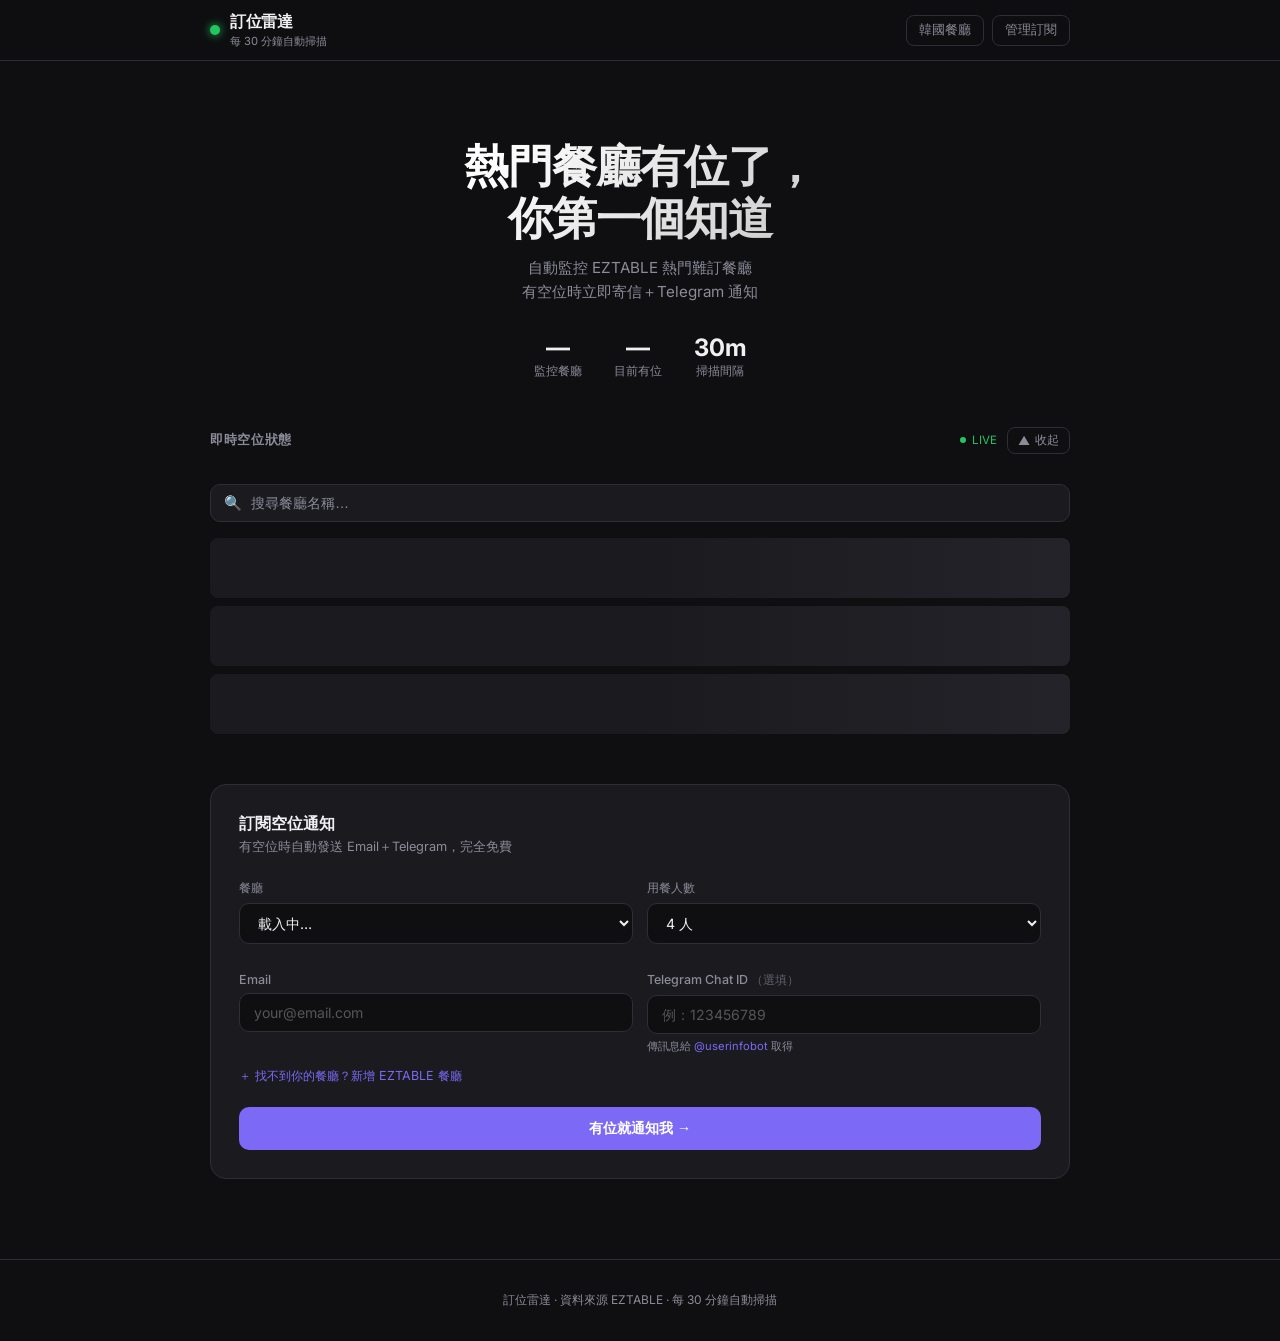
==== commit caa37358: "fix: move email, chat_id and invite code out of config.json config.json now only holds restaurant li" ====
--- a/templates/index.html
+++ b/templates/index.html
@@ -3,63 +3,359 @@
 <head>
   <meta charset="UTF-8">
   <meta name="viewport" content="width=device-width, initial-scale=1.0">
-  <title>訂位雷達｜難訂餐廳空位通知</title>
-  <meta name="description" content="自動掃描 EZTABLE 熱門餐廳，有空位時用 Email 和 Telegram 通知你。">
+  <title>訂位雷達 — 熱門餐廳空位即時偵測</title>
   <link rel="preconnect" href="https://fonts.googleapis.com">
-  <link rel="preconnect" href="https://fonts.gstatic.com" crossorigin>
-  <link href="https://fonts.googleapis.com/css2?family=Noto+Sans+TC:wght@400;500;600&family=Noto+Serif+TC:wght@600;700&display=swap" rel="stylesheet">
-  <link rel="stylesheet" href="/static/style.css">
+  <link href="https://fonts.googleapis.com/css2?family=Inter:wght@400;500;600;700&display=swap" rel="stylesheet">
+  <style>
+    *, *::before, *::after { box-sizing: border-box; margin: 0; padding: 0; }
+
+    :root {
+      --bg: #0f0f11;
+      --surface: #1a1a1f;
+      --surface2: #232329;
+      --border: #2e2e38;
+      --text: #f0f0f3;
+      --muted: #8b8b9a;
+      --green: #22c55e;
+      --green-dim: #16532d;
+      --red-dim: #3b1111;
+      --amber: #f59e0b;
+      --accent: #7c6af7;
+      --accent-dim: #2d2857;
+    }
+
+    body {
+      font-family: 'Inter', sans-serif;
+      background: var(--bg);
+      color: var(--text);
+      min-height: 100vh;
+    }
+
+    /* ── Header ── */
+    header {
+      border-bottom: 1px solid var(--border);
+      background: rgba(15,15,17,0.85);
+      backdrop-filter: blur(12px);
+      position: sticky; top: 0; z-index: 50;
+    }
+    .header-inner {
+      max-width: 900px; margin: auto; padding: 0 20px;
+      height: 60px; display: flex; align-items: center; justify-content: space-between;
+    }
+    .logo { display: flex; align-items: center; gap: 10px; }
+    .logo-dot {
+      width: 10px; height: 10px; border-radius: 50%;
+      background: var(--green);
+      box-shadow: 0 0 8px var(--green);
+      animation: pulse 2s infinite;
+    }
+    @keyframes pulse {
+      0%, 100% { opacity: 1; transform: scale(1); }
+      50% { opacity: 0.6; transform: scale(0.85); }
+    }
+    .logo-text { font-size: 1rem; font-weight: 700; letter-spacing: -0.3px; }
+    .logo-sub { font-size: 0.7rem; color: var(--muted); margin-top: 1px; }
+    .nav-link {
+      font-size: 0.8rem; color: var(--muted); text-decoration: none;
+      padding: 6px 12px; border-radius: 8px; border: 1px solid var(--border);
+      transition: all 0.2s;
+    }
+    .nav-link:hover { color: var(--text); border-color: #555; }
+
+    /* ── Main ── */
+    main { max-width: 900px; margin: auto; padding: 40px 20px 80px; }
+
+    /* ── Hero ── */
+    .hero { text-align: center; padding: 40px 0 48px; }
+    .hero h1 {
+      font-size: clamp(1.8rem, 5vw, 2.8rem);
+      font-weight: 700; letter-spacing: -1px; line-height: 1.15;
+      background: linear-gradient(135deg, #fff 30%, #aaa 100%);
+      -webkit-background-clip: text; -webkit-text-fill-color: transparent;
+    }
+    .hero p { color: var(--muted); margin-top: 12px; font-size: 0.95rem; line-height: 1.6; }
+    .hero-stats {
+      display: flex; justify-content: center; gap: 32px; margin-top: 28px;
+    }
+    .stat { text-align: center; }
+    .stat-num { font-size: 1.5rem; font-weight: 700; color: var(--text); }
+    .stat-label { font-size: 0.72rem; color: var(--muted); margin-top: 2px; }
+
+    /* ── Section title ── */
+    .section-header {
+      display: flex; align-items: center; justify-content: space-between;
+      margin-bottom: 16px;
+    }
+    .section-title { font-size: 0.8rem; font-weight: 600; color: var(--muted); letter-spacing: 0.05em; text-transform: uppercase; }
+    .live-badge {
+      display: flex; align-items: center; gap: 6px;
+      font-size: 0.72rem; color: var(--green);
+    }
+    .live-dot {
+      width: 6px; height: 6px; border-radius: 50%; background: var(--green);
+      animation: pulse 1.8s infinite;
+    }
+
+    /* ── Search ── */
+    .search-wrap { position: relative; margin-bottom: 16px; }
+    .search-icon {
+      position: absolute; left: 14px; top: 50%; transform: translateY(-50%);
+      color: var(--muted); pointer-events: none; font-size: 0.9rem;
+    }
+    #search-input {
+      width: 100%; padding: 10px 14px 10px 40px;
+      background: var(--surface); border: 1px solid var(--border);
+      border-radius: 10px; color: var(--text); font-size: 0.88rem;
+      outline: none; transition: border-color 0.2s;
+    }
+    #search-input::placeholder { color: var(--muted); }
+    #search-input:focus { border-color: var(--accent); }
+
+    /* ── Restaurant cards ── */
+    .cards-grid { display: flex; flex-direction: column; gap: 8px; }
+    .card {
+      background: var(--surface);
+      border: 1px solid var(--border);
+      border-radius: 12px;
+      padding: 14px 18px;
+      display: flex; align-items: center; gap: 14px;
+      transition: border-color 0.2s, transform 0.15s;
+      animation: fadeIn 0.35s ease both;
+    }
+    @keyframes fadeIn {
+      from { opacity: 0; transform: translateY(8px); }
+      to   { opacity: 1; transform: translateY(0); }
+    }
+    .card:hover { border-color: #444; transform: translateY(-1px); }
+    .card.has-slot { border-color: var(--green-dim); background: #0d1f14; }
+    .card.has-slot:hover { border-color: var(--green); }
+
+    .card-body { flex: 1; min-width: 0; }
+    .card-name { font-size: 0.9rem; font-weight: 600; white-space: nowrap; overflow: hidden; text-overflow: ellipsis; }
+    .card-detail { font-size: 0.75rem; color: var(--muted); margin-top: 3px; }
+    .card.has-slot .card-detail { color: #4ade80; }
+
+    .card-right { display: flex; flex-direction: column; align-items: flex-end; gap: 6px; flex-shrink: 0; }
+    .badge {
+      font-size: 0.7rem; font-weight: 600; padding: 3px 9px;
+      border-radius: 20px; white-space: nowrap;
+    }
+    .badge-green { background: var(--green-dim); color: var(--green); }
+    .badge-gray  { background: var(--surface2); color: var(--muted); }
+    .card-link {
+      font-size: 0.72rem; color: var(--accent); text-decoration: none;
+      opacity: 0.8; transition: opacity 0.15s;
+    }
+    .card-link:hover { opacity: 1; text-decoration: underline; }
+    .card-checked { font-size: 0.68rem; color: var(--muted); }
+
+    .empty-state {
+      text-align: center; padding: 40px; color: var(--muted); font-size: 0.85rem;
+    }
+
+    /* ── Custom restaurant lookup ── */
+    .lookup-toggle {
+      font-size: 0.78rem; color: var(--accent); background: none; border: none;
+      cursor: pointer; padding: 0; font-family: inherit; margin-bottom: 14px;
+      display: block;
+    }
+    .lookup-toggle:hover { text-decoration: underline; }
+    .lookup-box {
+      background: var(--bg); border: 1px solid var(--border);
+      border-radius: 10px; padding: 14px; margin-bottom: 14px; display: none;
+    }
+    .lookup-box.open { display: block; }
+    .lookup-row { display: flex; gap: 8px; }
+    .lookup-result {
+      margin-top: 10px; font-size: 0.8rem; padding: 8px 12px;
+      border-radius: 8px; display: none;
+    }
+    .lookup-result.found { background: #0d1f14; color: #4ade80; border: 1px solid var(--green-dim); }
+    .lookup-result.error { background: var(--red-dim); color: #f87171; }
+
+    /* ── Subscribe form ── */
+    .form-card {
+      background: var(--surface);
+      border: 1px solid var(--border);
+      border-radius: 16px;
+      padding: 28px;
+      margin-top: 40px;
+    }
+    .form-title { font-size: 1rem; font-weight: 700; margin-bottom: 4px; }
+    .form-sub { font-size: 0.8rem; color: var(--muted); margin-bottom: 24px; }
+
+    .form-row { display: grid; grid-template-columns: 1fr 1fr; gap: 14px; }
+    @media (max-width: 560px) { .form-row { grid-template-columns: 1fr; } }
+
+    .form-group { margin-bottom: 14px; }
+    .form-group.full { grid-column: 1 / -1; }
+    label { display: block; font-size: 0.78rem; font-weight: 500; color: var(--muted); margin-bottom: 6px; }
+    .form-control {
+      width: 100%; padding: 10px 14px;
+      background: var(--bg); border: 1px solid var(--border);
+      border-radius: 10px; color: var(--text); font-size: 0.88rem;
+      outline: none; transition: border-color 0.2s; font-family: inherit;
+    }
+    .form-control::placeholder { color: #555; }
+    .form-control:focus { border-color: var(--accent); }
+
+    .form-hint { font-size: 0.7rem; color: var(--muted); margin-top: 5px; }
+    .form-hint a { color: var(--accent); text-decoration: none; }
+    .form-hint a:hover { text-decoration: underline; }
+
+    .submit-btn {
+      width: 100%; padding: 12px;
+      background: var(--accent); color: #fff;
+      border: none; border-radius: 10px;
+      font-size: 0.9rem; font-weight: 600; cursor: pointer;
+      transition: opacity 0.2s, transform 0.1s;
+      margin-top: 8px;
+    }
+    .submit-btn:hover { opacity: 0.9; }
+    .submit-btn:active { transform: scale(0.99); }
+    .submit-btn:disabled { opacity: 0.5; cursor: not-allowed; }
+
+    .form-msg {
+      margin-top: 12px; font-size: 0.82rem; text-align: center;
+      padding: 10px; border-radius: 8px; display: none;
+    }
+    .form-msg.success { background: var(--green-dim); color: var(--green); }
+    .form-msg.error   { background: var(--red-dim); color: #f87171; }
+
+    /* ── Footer ── */
+    footer {
+      text-align: center; padding: 32px 20px;
+      color: var(--muted); font-size: 0.75rem;
+      border-top: 1px solid var(--border);
+    }
+
+    /* ── Region tabs ── */
+    .tabs {
+      display: flex; gap: 6px; flex-wrap: wrap; margin-bottom: 14px;
+    }
+    .tab {
+      padding: 5px 14px; border-radius: 20px; font-size: 0.78rem; font-weight: 500;
+      border: 1px solid var(--border); background: transparent; color: var(--muted);
+      cursor: pointer; transition: all 0.18s; font-family: inherit;
+    }
+    .tab:hover { color: var(--text); border-color: #555; }
+    .tab.active {
+      background: var(--accent); border-color: var(--accent); color: #fff;
+    }
+
+    /* ── Collapse ── */
+    .collapse-btn {
+      font-size: 0.75rem; color: var(--muted); background: none;
+      border: 1px solid var(--border); border-radius: 8px;
+      padding: 4px 10px; cursor: pointer; font-family: inherit;
+      transition: all 0.2s; display: flex; align-items: center; gap: 5px;
+    }
+    .collapse-btn:hover { color: var(--text); border-color: #555; }
+    .collapse-arrow { display: inline-block; transition: transform 0.25s; }
+    .list-wrap {
+      overflow: hidden;
+      transition: max-height 0.4s ease, opacity 0.3s ease;
+      max-height: 9999px; opacity: 1;
+    }
+    .list-wrap.collapsed { max-height: 0; opacity: 0; pointer-events: none; }
+
+    /* ── Skeleton ── */
+    .skeleton {
+      background: linear-gradient(90deg, var(--surface) 25%, var(--surface2) 50%, var(--surface) 75%);
+      background-size: 200% 100%;
+      animation: shimmer 1.4s infinite;
+      border-radius: 8px; height: 60px;
+    }
+    @keyframes shimmer {
+      0%   { background-position: 200% 0; }
+      100% { background-position: -200% 0; }
+    }
+  </style>
 </head>
 <body>
 
-<header class="site">
-  <div class="site-inner">
-    <a class="wordmark" href="/">訂位雷達</a>
-    <nav class="site-nav" aria-label="頁面">
-      <a href="/inline">韓國餐廳</a>
-      <a href="/manage">管理訂閱</a>
-    </nav>
+<header>
+  <div class="header-inner">
+    <div class="logo">
+      <div class="logo-dot"></div>
+      <div>
+        <div class="logo-text">訂位雷達</div>
+        <div class="logo-sub">每 30 分鐘自動掃描</div>
+      </div>
+    </div>
+    <div style="display:flex;gap:8px">
+      <a href="/inline" class="nav-link">韓國餐廳</a>
+      <a href="/manage" class="nav-link">管理訂閱</a>
+    </div>
   </div>
 </header>
 
 <main>
-  <section class="lede" aria-labelledby="h1">
-    <h1 id="h1">難訂的餐廳一開放訂位，你第一個知道。</h1>
-    <p>每 30 分鐘掃描一次 EZTABLE，看到空位就寄 Email 和 Telegram 給你。</p>
-    <p class="now" id="now" aria-live="polite">正在讀取空位狀態</p>
-  </section>
-
-  <div class="toolbar">
-    <div class="tabs" id="region-tabs" role="tablist" aria-label="地區"></div>
-    <div class="search">
-      <input id="search-input" type="search" placeholder="搜尋餐廳" aria-label="搜尋餐廳" oninput="filterCards()">
-    </div>
-    <button class="ghost-btn" id="collapse-btn" aria-expanded="true" aria-controls="list-wrap" onclick="toggleList()">收起清單</button>
+
+  <!-- Hero -->
+  <div class="hero">
+    <h1>熱門餐廳有位了，<br>你第一個知道</h1>
+    <p>自動監控 EZTABLE 熱門難訂餐廳<br>有空位時立即寄信＋Telegram 通知</p>
+    <div class="hero-stats">
+      <div class="stat">
+        <div class="stat-num" id="stat-total">—</div>
+        <div class="stat-label">監控餐廳</div>
+      </div>
+      <div class="stat">
+        <div class="stat-num" id="stat-avail">—</div>
+        <div class="stat-label">目前有位</div>
+      </div>
+      <div class="stat">
+        <div class="stat-num">30m</div>
+        <div class="stat-label">掃描間隔</div>
+      </div>
+    </div>
   </div>
 
-  <div class="collapsible" id="list-wrap">
-    <div id="cards" class="list" aria-busy="true">
+  <!-- Status -->
+  <div class="section-header">
+    <span class="section-title">即時空位狀態</span>
+    <div style="display:flex;align-items:center;gap:10px">
+      <span class="live-badge"><span class="live-dot"></span> LIVE</span>
+      <button class="collapse-btn" id="collapse-btn" onclick="toggleList()">
+        <span class="collapse-arrow" id="collapse-arrow">▲</span>
+        <span id="collapse-label">收起</span>
+      </button>
+    </div>
+  </div>
+
+  <div class="list-wrap" id="list-wrap">
+    <div class="tabs" id="region-tabs"></div>
+
+    <div class="search-wrap">
+      <span class="search-icon">🔍</span>
+      <input id="search-input" type="text" placeholder="搜尋餐廳名稱…" oninput="filterCards()">
+    </div>
+
+    <div id="cards" class="cards-grid">
       <div class="skeleton"></div>
-      <div class="skeleton"></div>
-      <div class="skeleton"></div>
-    </div>
-    <p id="last-updated" class="list-foot"></p>
+      <div class="skeleton" style="animation-delay:0.1s"></div>
+      <div class="skeleton" style="animation-delay:0.2s"></div>
+    </div>
+
+    <p id="last-updated" style="font-size:0.7rem;color:var(--muted);text-align:right;margin-top:10px;"></p>
   </div>
 
-  <section class="panel" aria-labelledby="sub-h">
-    <h2 id="sub-h">訂閱空位通知</h2>
-    <p>免費。有位時立即通知，隨時可以取消。</p>
-
-    <div class="grid-2">
-      <div class="field">
-        <label for="restaurant-select">餐廳</label>
-        <select id="restaurant-select" class="input">
-          <option value="">載入中</option>
+  <!-- Subscribe -->
+  <div class="form-card">
+    <div class="form-title">訂閱空位通知</div>
+    <div class="form-sub">有空位時自動發送 Email＋Telegram，完全免費</div>
+
+    <div class="form-row">
+      <div class="form-group">
+        <label>餐廳</label>
+        <select id="restaurant-select" class="form-control">
+          <option value="">載入中…</option>
         </select>
       </div>
-      <div class="field">
-        <label for="people-select">用餐人數</label>
-        <select id="people-select" class="input">
+      <div class="form-group">
+        <label>用餐人數</label>
+        <select id="people-select" class="form-control">
           <option value="2">2 人</option>
           <option value="3">3 人</option>
           <option value="4" selected>4 人</option>
@@ -68,47 +364,48 @@
           <option value="8">8 人</option>
         </select>
       </div>
-      <div class="field">
-        <label for="email-input">Email</label>
-        <input id="email-input" type="email" class="input" placeholder="you@example.com" autocomplete="email" required>
-      </div>
-      <div class="field">
-        <label for="telegram-input">Telegram Chat ID<span class="opt">選填</span></label>
-        <input id="telegram-input" type="text" class="input" placeholder="例如 7110379672" inputmode="numeric">
-        <span class="hint">傳任何訊息給 <a href="https://t.me/userinfobot" target="_blank" rel="noopener">@userinfobot</a> 就會回你 ID</span>
-      </div>
-    </div>
-
-    <div style="margin-top:16px">
-      <button class="link-btn" id="lookup-toggle" aria-expanded="false" aria-controls="lookup-box" onclick="toggleLookup()">找不到你的餐廳？貼上 EZTABLE 網址新增</button>
-    </div>
-    <div class="sub-panel" id="lookup-box" hidden>
-      <div class="field">
-        <label for="lookup-url">EZTABLE 餐廳網址</label>
-        <div class="inline-row">
-          <input id="lookup-url" type="url" class="input"
-            placeholder="https://tw.eztable.com/restaurant/17778"
-            onkeydown="if(event.key==='Enter') lookupRestaurant()">
-          <button class="btn btn-secondary" id="lookup-btn" onclick="lookupRestaurant()">查詢</button>
-        </div>
-      </div>
-      <div id="lookup-result" class="msg" hidden role="status"></div>
-
-      <div class="field" id="invite-section" hidden style="margin-top:12px">
-        <label for="invite-input">邀請碼</label>
-        <input id="invite-input" type="text" class="input" placeholder="新增名單外的餐廳需要邀請碼" autocomplete="off">
-      </div>
-    </div>
-
-    <div style="margin-top:20px">
-      <button class="btn btn-primary" id="submit-btn" onclick="subscribe()">有位就通知我</button>
-    </div>
-    <div class="msg" id="form-msg" hidden role="status"></div>
-  </section>
+      <div class="form-group">
+        <label>Email</label>
+        <input id="email-input" type="email" class="form-control" placeholder="your@email.com">
+      </div>
+      <div class="form-group">
+        <label>Telegram Chat ID <span style="font-weight:400;opacity:0.6">（選填）</span></label>
+        <input id="telegram-input" type="text" class="form-control" placeholder="例：123456789">
+        <div class="form-hint">傳訊息給 <a href="https://t.me/userinfobot" target="_blank">@userinfobot</a> 取得</div>
+      </div>
+    </div>
+
+    <!-- 自訂餐廳 -->
+    <button class="lookup-toggle" onclick="toggleLookup()">＋ 找不到你的餐廳？新增 EZTABLE 餐廳</button>
+    <div class="lookup-box" id="lookup-box">
+      <label style="margin-bottom:8px;display:block">貼上 EZTABLE 餐廳網址</label>
+      <div class="lookup-row">
+        <input id="lookup-url" type="text" class="form-control"
+          placeholder="https://tw.eztable.com/restaurant/XXXXX"
+          onkeydown="if(event.key==='Enter') lookupRestaurant()">
+        <button class="submit-btn" style="width:auto;padding:10px 16px;margin:0;white-space:nowrap"
+          id="lookup-btn" onclick="lookupRestaurant()">查詢</button>
+      </div>
+      <div id="lookup-result" class="lookup-result"></div>
+
+      <!-- 邀請碼（查到餐廳後才顯示）-->
+      <div id="invite-section" style="display:none;margin-top:12px">
+        <label>邀請碼</label>
+        <input id="invite-input" type="text" class="form-control" placeholder="輸入邀請碼">
+        <div class="form-hint">需要邀請碼才能新增非名單內的餐廳</div>
+      </div>
+    </div>
+
+    <button class="submit-btn" id="submit-btn" onclick="subscribe()">
+      有位就通知我 →
+    </button>
+    <div class="form-msg" id="form-msg"></div>
+  </div>
+
 </main>
 
-<footer class="site">
-  訂位雷達，資料來自 EZTABLE，每 30 分鐘掃描一次。
+<footer>
+  訂位雷達 · 資料來源 EZTABLE · 每 30 分鐘自動掃描
 </footer>
 
 <script>
@@ -123,28 +420,24 @@
     return `${d.getMonth()+1}/${d.getDate()} ${pad(d.getHours())}:${pad(d.getMinutes())}`
   }
 
-  function esc(s) {
-    return String(s ?? '').replace(/[&<>"']/g, c => ({'&':'&amp;','<':'&lt;','>':'&gt;','"':'&quot;',"'":'&#39;'}[c]))
-  }
-
-  function buildCard(r, litIndex) {
+  function buildCard(r, index) {
     const has = r.has_availability
     const region = regionMap[r.name] || ''
     const detail = has
-      ? `最近可訂 ${r.next_date}，共 ${r.total_dates} 天有位`
-      : '目前沒有空位'
-    const checked = r.last_checked ? `掃描於 ${formatTime(r.last_checked)}` : '尚未掃描'
+      ? `最近可訂：${r.next_date}（共 ${r.total_dates} 天）`
+      : '目前無空位'
+    const checked = r.last_checked ? `更新 ${formatTime(r.last_checked)}` : '尚未掃描'
 
     return `
-      <div class="row ${has ? 'lit' : ''}" data-name="${esc(r.name)}" data-region="${esc(region)}" style="--i:${litIndex}">
-        <div class="row-main">
-          <div class="row-name">${esc(r.name)}${region ? `<small>${esc(region)}</small>` : ''}</div>
-          <div class="row-detail">${detail}</div>
+      <div class="card ${has ? 'has-slot' : ''}" data-name="${r.name}" data-region="${region}" style="animation-delay:${index * 0.04}s">
+        <div class="card-body">
+          <div class="card-name">${r.name}${region ? ` <span style="font-size:0.68rem;font-weight:400;color:var(--muted);margin-left:4px">${region}</span>` : ''}</div>
+          <div class="card-detail">${detail}</div>
         </div>
-        <div class="row-side">
-          <span class="pill ${has ? 'lit' : ''}">${has ? '有位' : '無空位'}</span>
-          <a href="${esc(r.url)}" target="_blank" rel="noopener">前往訂位</a>
-          <span class="row-checked">${checked}</span>
+        <div class="card-right">
+          <span class="badge ${has ? 'badge-green' : 'badge-gray'}">${has ? '✦ 有空位' : '無空位'}</span>
+          <a class="card-link" href="${r.url}" target="_blank">前往訂位 ↗</a>
+          <span class="card-checked">${checked}</span>
         </div>
       </div>`
   }
@@ -152,7 +445,7 @@
   function filterCards() {
     const q = document.getElementById('search-input').value.trim().toLowerCase()
     const container = document.getElementById('cards')
-    const cards = container.querySelectorAll('.row')
+    const cards = container.querySelectorAll('.card')
     let shown = 0
     cards.forEach(c => {
       const nameMatch = c.dataset.name.toLowerCase().includes(q)
@@ -165,47 +458,40 @@
     if (empty) empty.remove()
     if (shown === 0) {
       container.insertAdjacentHTML('beforeend',
-        `<div id="empty-search" class="empty">沒有符合「${esc(q || activeRegion)}」的餐廳。換個關鍵字，或在下方新增餐廳。</div>`)
+        `<div id="empty-search" class="empty-state">找不到相關餐廳</div>`)
     }
   }
 
   function setRegion(region) {
     activeRegion = region
     document.querySelectorAll('.tab').forEach(t => {
-      t.setAttribute('aria-selected', t.dataset.region === region ? 'true' : 'false')
+      t.classList.toggle('active', t.dataset.region === region)
     })
     filterCards()
   }
 
   async function loadStatus() {
-    const container = document.getElementById('cards')
     try {
       const res = await fetch('/api/status')
       const data = await res.json()
       allCards = data
 
       const avail = data.filter(r => r.has_availability).length
-      const times = data.filter(r => r.last_checked).map(r => r.last_checked).sort().reverse()
-      const when = times.length ? `<span class="when">上次掃描 ${formatTime(times[0])}</span>` : ''
-      document.getElementById('now').innerHTML = avail
-        ? `現在有 <strong>${avail} 家</strong>可以訂。${when}`
-        : `監控中的 ${data.length} 家目前都沒有空位。${when}`
+      document.getElementById('stat-total').textContent = data.length
+      document.getElementById('stat-avail').textContent = avail
 
       // 有位的排前面
       const sorted = [...data].sort((a, b) => b.has_availability - a.has_availability)
-      let lit = 0
-      container.innerHTML = sorted.length
-        ? sorted.map(r => buildCard(r, r.has_availability ? lit++ : 0)).join('')
-        : '<div class="empty">還沒有掃描資料。第一次掃描完成後會出現在這裡。</div>'
-      container.setAttribute('aria-busy', 'false')
-
+      document.getElementById('cards').innerHTML = sorted.length
+        ? sorted.map((r, i) => buildCard(r, i)).join('')
+        : '<div class="empty-state">尚無監控資料，請稍後再試</div>'
+
+      const times = data.filter(r => r.last_checked).map(r => r.last_checked).sort().reverse()
       if (times.length)
         document.getElementById('last-updated').textContent = `資料更新於 ${formatTime(times[0])}`
-      filterCards()
     } catch {
-      container.innerHTML = '<div class="empty">讀不到空位狀態。重新整理頁面再試一次。</div>'
-      container.setAttribute('aria-busy', 'false')
-      document.getElementById('now').textContent = '讀不到空位狀態'
+      document.getElementById('cards').innerHTML =
+        '<div class="empty-state">無法載入狀態，請重新整理</div>'
     }
   }
 
@@ -213,6 +499,7 @@
     const res = await fetch('/api/restaurants')
     const list = await res.json()
 
+    // build region map
     regionMap = {}
     const regions = new Set()
     list.forEach(r => {
@@ -220,17 +507,19 @@
       if (r.region) regions.add(r.region)
     })
 
+    // build tabs
     const regionOrder = ['台北', '新北', '桃園', '新竹', '台中']
     const sorted = regionOrder.filter(r => regions.has(r))
       .concat([...regions].filter(r => !regionOrder.includes(r)))
     const tabsEl = document.getElementById('region-tabs')
     tabsEl.innerHTML = ['全部', ...sorted].map(r =>
-      `<button class="tab" role="tab" aria-selected="${r === '全部'}" data-region="${esc(r)}" onclick="setRegion('${esc(r)}')">${esc(r)}</button>`
+      `<button class="tab ${r === '全部' ? 'active' : ''}" data-region="${r}" onclick="setRegion('${r}')">${r}</button>`
     ).join('')
 
+    // dropdown
     const select = document.getElementById('restaurant-select')
     select.innerHTML = list.map(r =>
-      `<option value="${r.id}" data-name="${esc(r.name)}" data-url="${esc(r.url)}" data-people="${r.people}">${esc(r.name)}</option>`
+      `<option value="${r.id}" data-name="${r.name}" data-url="${r.url}" data-people="${r.people}">${r.name}</option>`
     ).join('')
   }
 
@@ -239,36 +528,30 @@
 
   function toggleLookup() {
     const box = document.getElementById('lookup-box')
-    const btn = document.getElementById('lookup-toggle')
-    box.hidden = !box.hidden
-    btn.setAttribute('aria-expanded', String(!box.hidden))
-    if (!box.hidden) document.getElementById('lookup-url').focus()
-  }
-
-  function showLookup(text, type) {
-    const el = document.getElementById('lookup-result')
-    el.textContent = text
-    el.className = `msg ${type}`
-    el.hidden = false
+    box.classList.toggle('open')
   }
 
   async function lookupRestaurant() {
     const url = document.getElementById('lookup-url').value.trim()
+    const resultEl = document.getElementById('lookup-result')
     const btn = document.getElementById('lookup-btn')
     if (!url) return
 
-    btn.disabled = true; btn.textContent = '查詢中'
-    document.getElementById('lookup-result').hidden = true
+    btn.disabled = true; btn.textContent = '查詢中…'
+    resultEl.style.display = 'none'
     customRestaurant = null
-    document.getElementById('invite-section').hidden = true
+    document.getElementById('invite-section').style.display = 'none'
 
     try {
       const res = await fetch(`/api/lookup-restaurant?url=${encodeURIComponent(url)}`)
       const data = await res.json()
       if (res.ok) {
         customRestaurant = data
-        showLookup(`找到了：${data.restaurant_name}。已幫你選好，輸入邀請碼後就能訂閱。`, 'ok')
-        document.getElementById('invite-section').hidden = false
+        resultEl.className = 'lookup-result found'
+        resultEl.textContent = `找到：${data.restaurant_name}`
+        resultEl.style.display = 'block'
+        document.getElementById('invite-section').style.display = 'block'
+        // 把找到的餐廳加到 select
         const select = document.getElementById('restaurant-select')
         const existing = [...select.options].find(o => o.value == data.restaurant_id)
         if (!existing) {
@@ -281,10 +564,14 @@
         }
         select.value = data.restaurant_id
       } else {
-        showLookup(data.detail || '查不到這家餐廳。確認網址是 tw.eztable.com/restaurant/數字 的格式。', 'err')
+        resultEl.className = 'lookup-result error'
+        resultEl.textContent = data.detail || '查詢失敗'
+        resultEl.style.display = 'block'
       }
     } catch {
-      showLookup('連線失敗，請再試一次。', 'err')
+      resultEl.className = 'lookup-result error'
+      resultEl.textContent = '網路錯誤，請重試'
+      resultEl.style.display = 'block'
     }
     btn.disabled = false; btn.textContent = '查詢'
   }
@@ -298,12 +585,12 @@
     const inviteCode = document.getElementById('invite-input')?.value.trim()
     const isCustom = opt?.dataset.custom === '1'
 
-    if (!email.includes('@')) return showMsg('Email 格式不對，請檢查後再送出。', 'err')
-    if (!opt?.value) return showMsg('請先選一家餐廳。', 'err')
-    if (isCustom && !inviteCode) return showMsg('新增名單外的餐廳需要邀請碼。', 'err')
+    if (!email.includes('@')) return showMsg('請輸入正確的 Email', 'error')
+    if (!opt?.value) return showMsg('請選擇餐廳', 'error')
+    if (isCustom && !inviteCode) return showMsg('請輸入邀請碼', 'error')
 
     const btn = document.getElementById('submit-btn')
-    btn.disabled = true; btn.textContent = '送出中'
+    btn.disabled = true; btn.textContent = '送出中…'
 
     try {
       const res = await fetch('/api/subscribe', {
@@ -320,37 +607,38 @@
       })
       const data = await res.json()
       if (res.ok) {
-        showMsg(`已訂閱 ${opt.dataset.name}。確認信已寄到 ${email}，有位時會再通知你。`, 'ok')
+        showMsg('✅ 訂閱成功！確認信已寄出', 'success')
         document.getElementById('email-input').value = ''
         document.getElementById('telegram-input').value = ''
         if (inviteCode) document.getElementById('invite-input').value = ''
-        document.getElementById('lookup-box').hidden = true
-        document.getElementById('lookup-toggle').setAttribute('aria-expanded', 'false')
+        // 關掉自訂區塊
+        document.getElementById('lookup-box').classList.remove('open')
         customRestaurant = null
       } else {
-        showMsg(data.detail || '訂閱沒有成功，請再試一次。', 'err')
+        showMsg(data.detail || '訂閱失敗，請重試', 'error')
       }
-    } catch { showMsg('連線失敗，請再試一次。', 'err') }
-
-    btn.disabled = false; btn.textContent = '有位就通知我'
+    } catch { showMsg('網路錯誤，請重試', 'error') }
+
+    btn.disabled = false; btn.textContent = '有位就通知我 →'
   }
 
   function showMsg(text, type) {
     const el = document.getElementById('form-msg')
     el.textContent = text
-    el.className = `msg ${type}`
-    el.hidden = false
+    el.className = `form-msg ${type}`
+    el.style.display = 'block'
   }
 
   function toggleList() {
     const wrap = document.getElementById('list-wrap')
-    const btn = document.getElementById('collapse-btn')
-    wrap.hidden = !wrap.hidden
-    btn.setAttribute('aria-expanded', String(!wrap.hidden))
-    btn.textContent = wrap.hidden ? '展開清單' : '收起清單'
-  }
-
-  // 先載入地區資料，再渲染列表（確保 regionMap 已填好）
+    const arrow = document.getElementById('collapse-arrow')
+    const label = document.getElementById('collapse-label')
+    const collapsed = wrap.classList.toggle('collapsed')
+    arrow.style.transform = collapsed ? 'rotate(180deg)' : ''
+    label.textContent = collapsed ? '展開' : '收起'
+  }
+
+  // 先載入地區資料，再渲染卡片（確保 regionMap 已填好）
   loadRestaurants().then(() => {
     loadStatus()
     setInterval(loadStatus, 5 * 60 * 1000)
